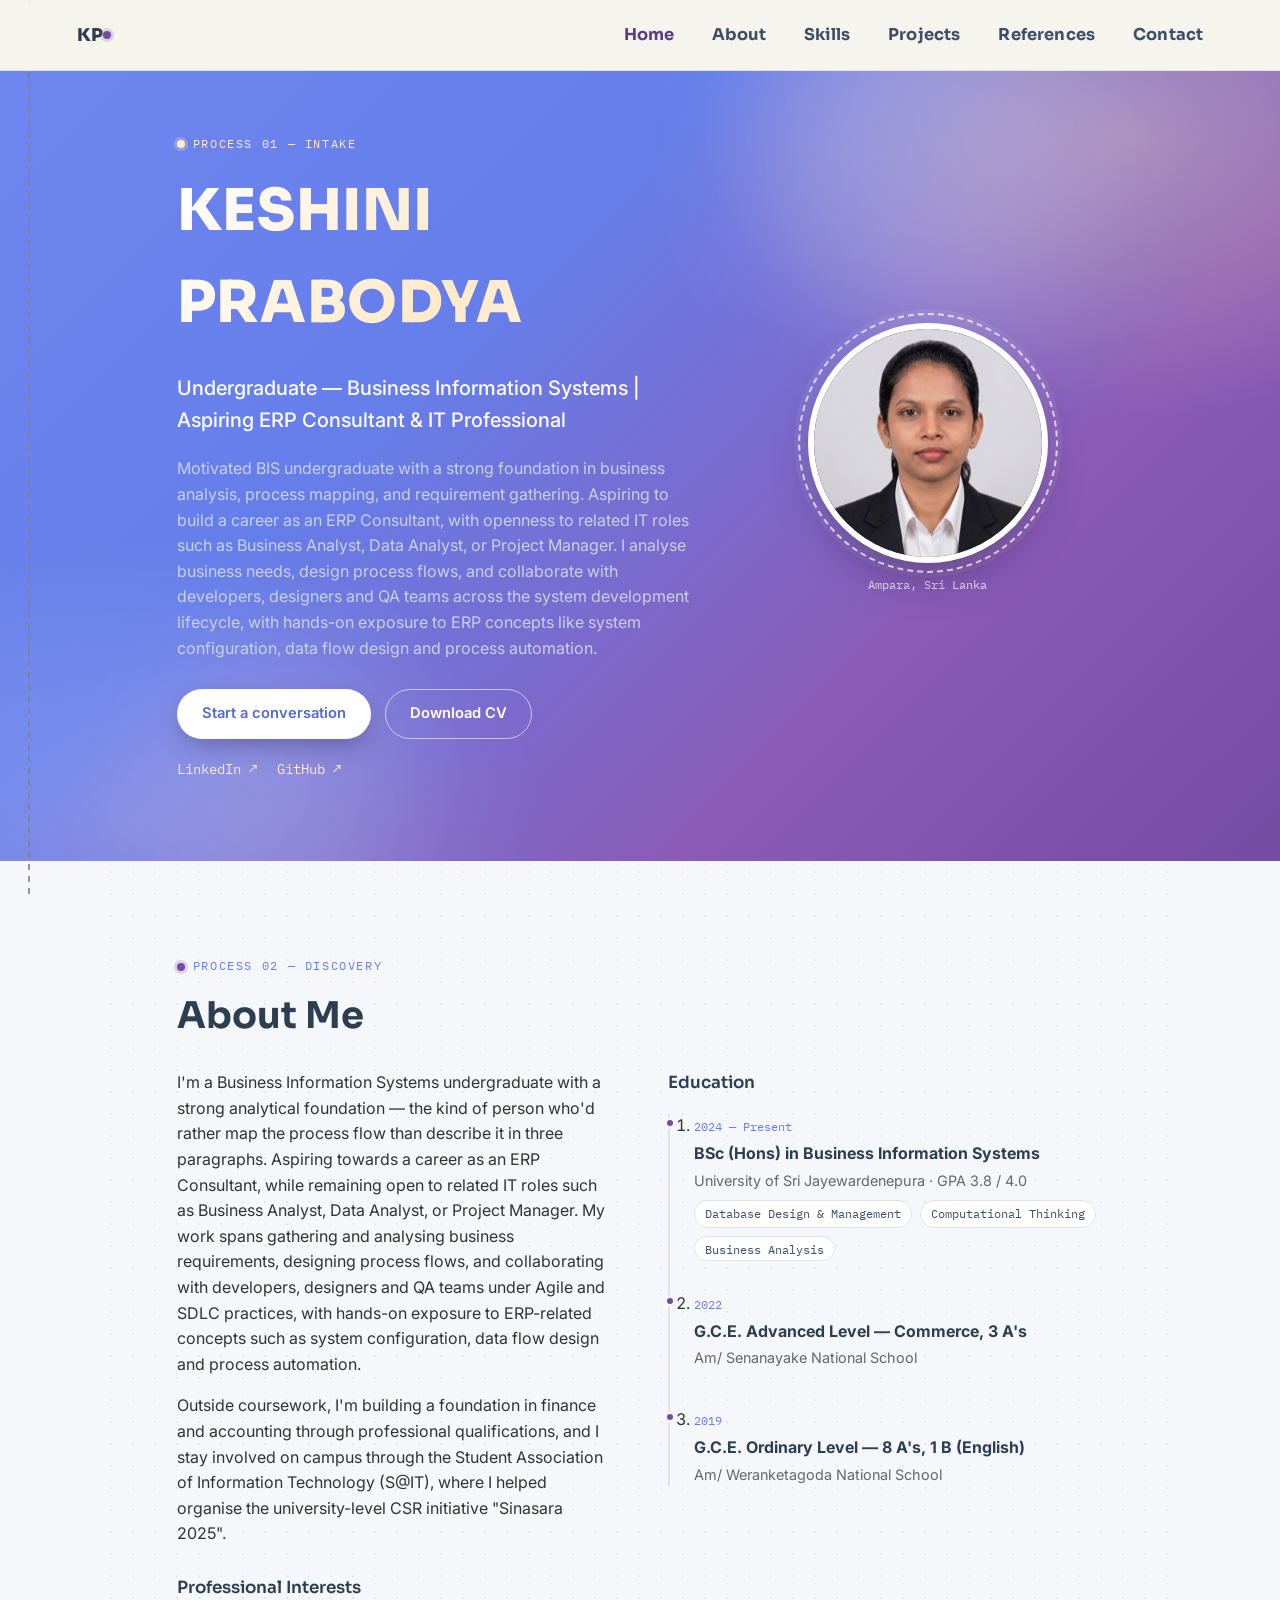
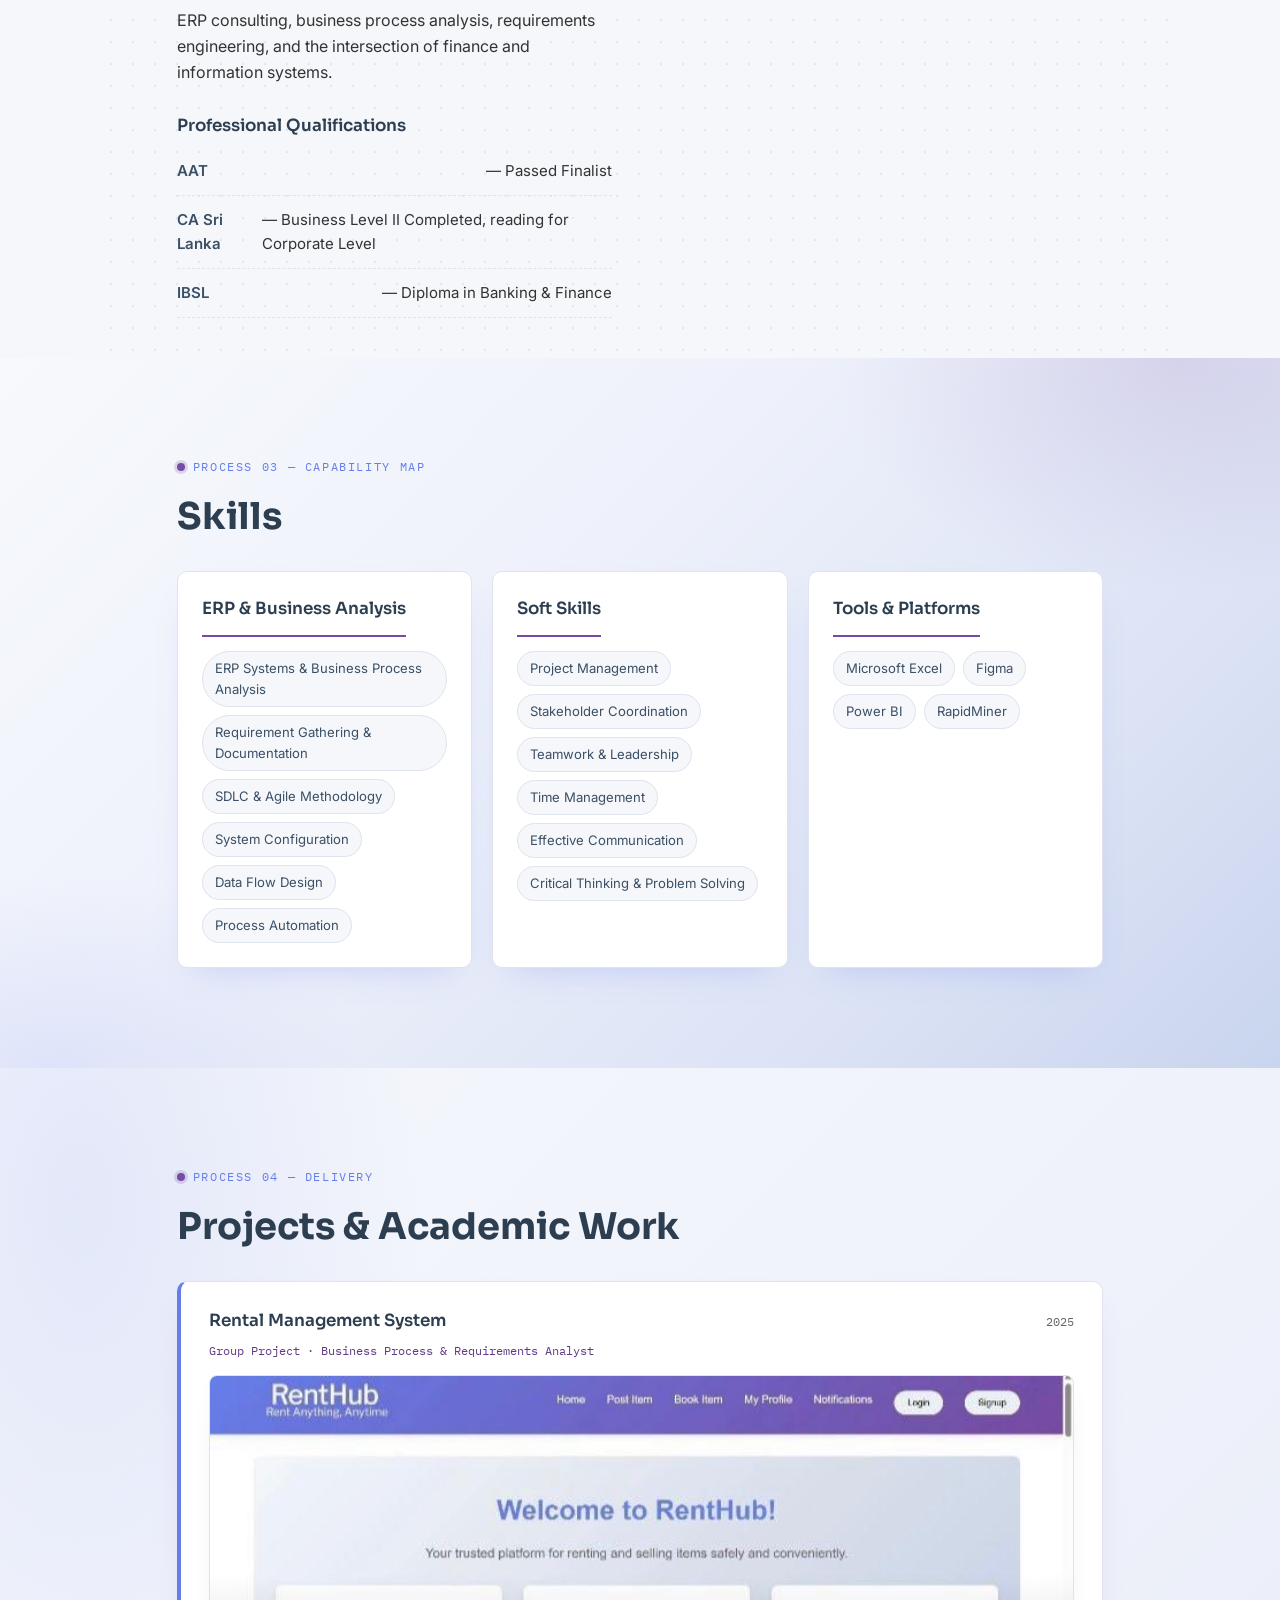
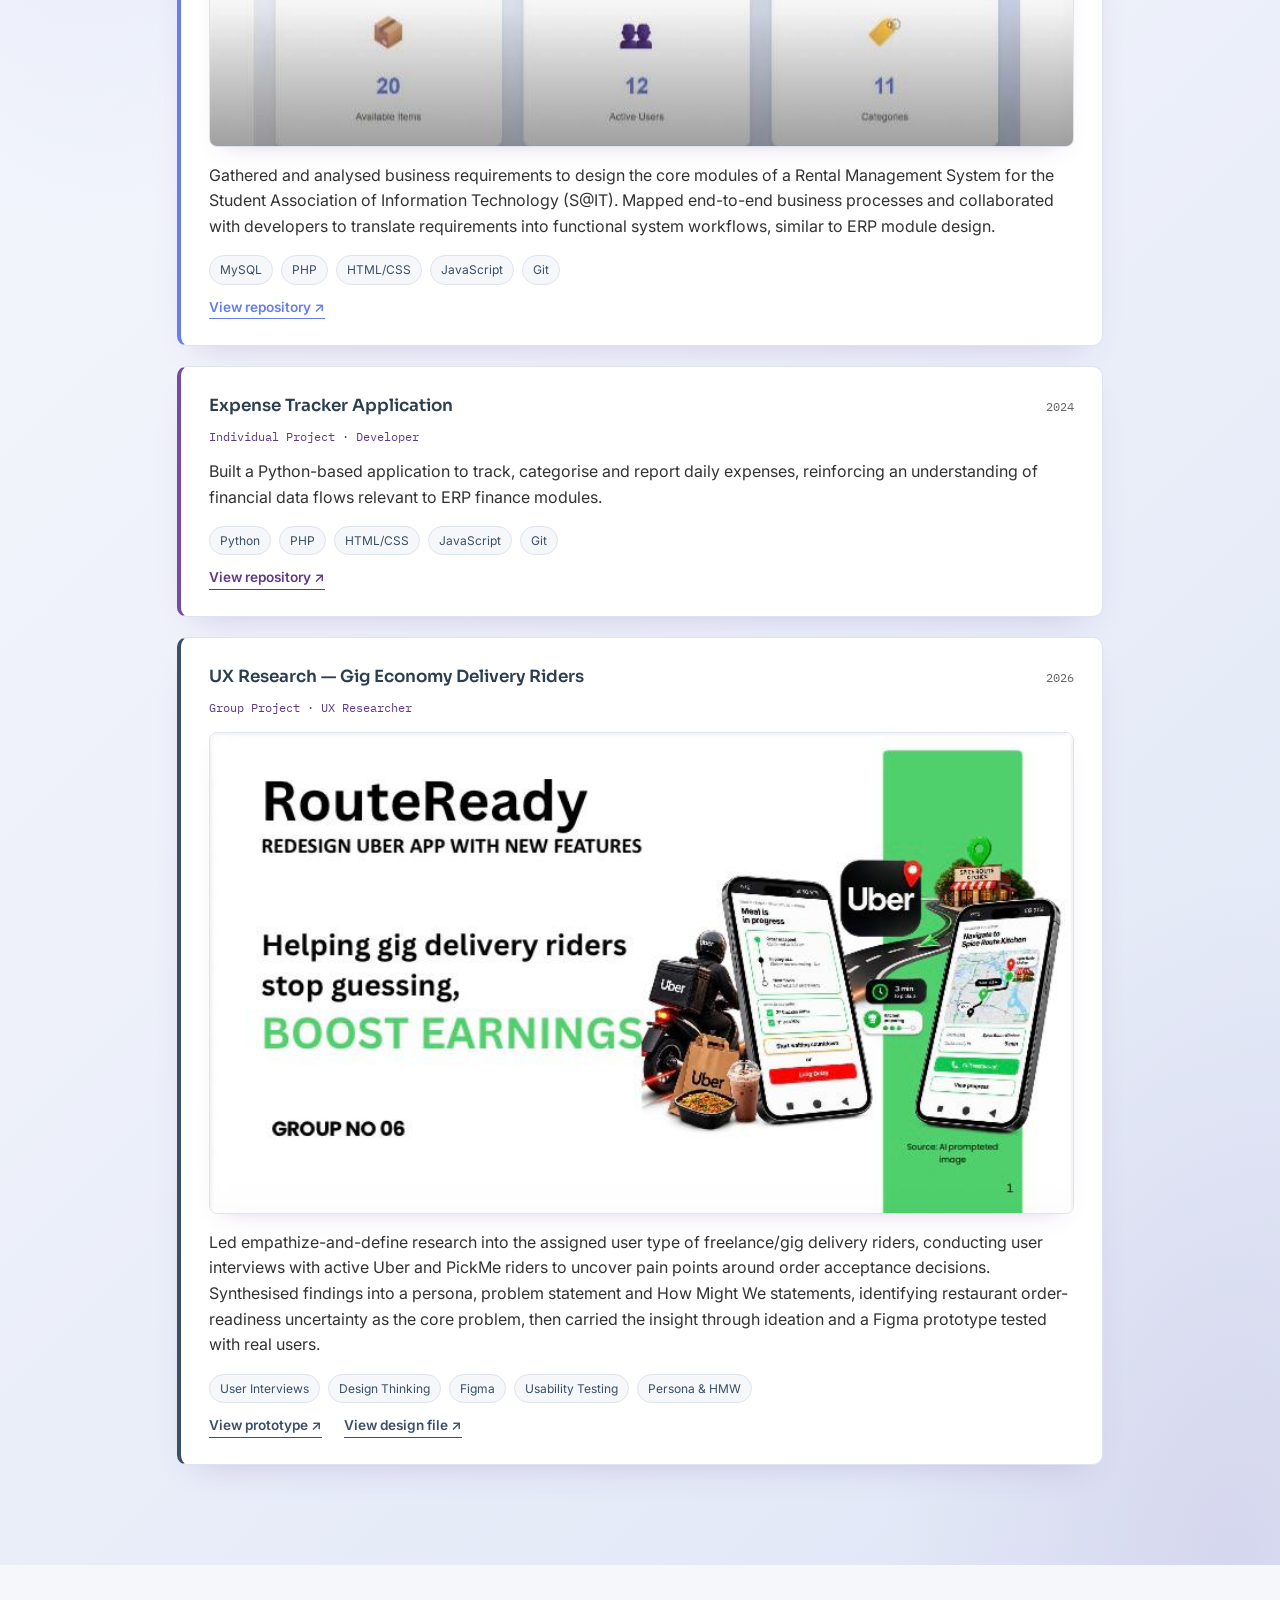
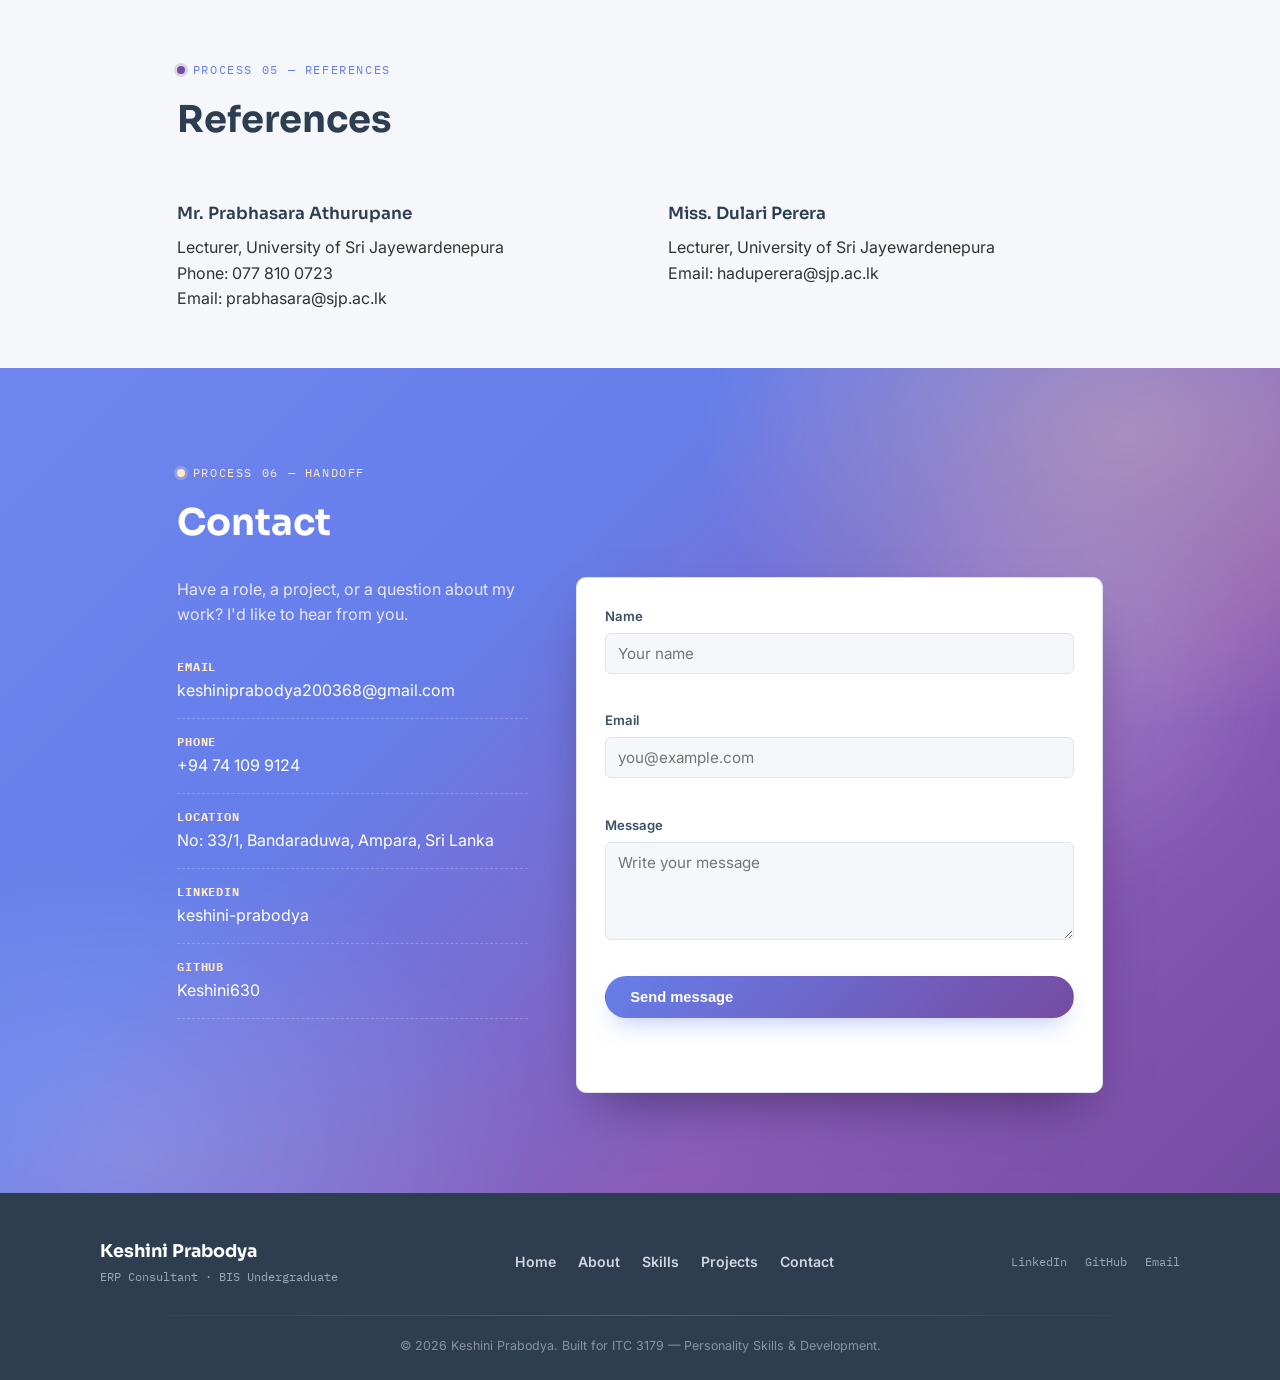
==== index.html @ 8047f26b "Add files via upload" ====
<!DOCTYPE html>
<html lang="en">
<head>
<meta charset="UTF-8">
<meta name="viewport" content="width=device-width, initial-scale=1.0">
<title>Keshini Prabodya | ERP Consultant Portfolio</title>
<link rel="preconnect" href="https://fonts.googleapis.com">
<link href="https://fonts.googleapis.com/css2?family=Sora:wght@400;500;600;700;800&family=Inter:wght@400;500;600&family=IBM+Plex+Mono:wght@400;500&display=swap" rel="stylesheet">
<link rel="stylesheet" href="style.css">
</head>
<body>

<div class="flowline" aria-hidden="true"></div>

<header class="nav-bar" id="navbar">
  <a href="#home" class="nav-logo">KP<span class="node-dot"></span></a>
  <button class="nav-toggle" id="navToggle" aria-label="Toggle navigation">
    <span></span><span></span><span></span>
  </button>
  <nav class="nav-links" id="navLinks">
    <a href="#home" data-step=>Home</a>
    <a href="#about" data-step=>About</a>
    <a href="#skills" data-step=>Skills</a>
    <a href="#projects" data-step=>Projects</a>
    <a href="#references" data-step=>References</a>
    <a href="#contact" data-step=>Contact</a>
  </nav>
</header>

<main>

  <!-- HOME -->
  <section id="home" class="section hero band-dark">
    <div class="blob blob-mustard" style="width:340px;height:340px;top:-80px;right:8%;"></div>
    <div class="blob blob-teal" style="width:260px;height:260px;bottom:-60px;left:4%;"></div>
    <div class="hero-grid">
      <div class="hero-copy">
        <p class="eyebrow"><span class="node-dot"></span> PROCESS 01 — INTAKE</p>
        <h1>Keshini Prabodya</h1>
        <p class="role">Undergraduate — Business Information Systems | Aspiring ERP Consultant &amp; IT Professional</p>
        <p class="pitch">Motivated BIS undergraduate with a strong foundation in business analysis, process mapping, and requirement gathering. Aspiring to build a career as an ERP Consultant, with openness to related IT roles such as Business Analyst, Data Analyst, or Project Manager. I analyse business needs, design process flows, and collaborate with developers, designers and QA teams across the system development lifecycle, with hands-on exposure to ERP concepts like system configuration, data flow design and process automation.</p>
        <div class="hero-actions">
          <a href="#contact" class="btn btn-primary">Start a conversation</a>
          <a href="assets/Keshini_Prabodya_CV.pdf" class="btn btn-outline" download>Download CV</a>
        </div>
        <div class="hero-links">
          <a href="https://www.linkedin.com/in/keshini-prabodya-0b4a3937a/" target="_blank" rel="noopener">LinkedIn ↗</a>
          <a href="https://github.com/keshini630" target="_blank" rel="noopener">GitHub ↗</a>
        </div>
      </div>
      <div class="hero-visual">
        <div class="photo-frame">
          <img src="assets/profile.jpg" alt="Portrait of Keshini Prabodya" id="profileImg" onerror="this.style.display='none'; this.parentElement.classList.add('photo-fallback');">
          <div class="photo-fallback-content">KP</div>
        </div>
        <div class="photo-tag">Ampara, Sri Lanka</div>
      </div>
    </div>
  </section>

  <!-- ABOUT -->
  <section id="about" class="section">
    <p class="eyebrow"><span class="node-dot"></span> PROCESS 02 — DISCOVERY</p>
    <h2>About Me</h2>

    <div class="about-grid">
      <div class="about-bio">
        <p>I'm a Business Information Systems undergraduate with a strong analytical foundation — the kind of person who'd rather map the process flow than describe it in three paragraphs. Aspiring towards a career as an ERP Consultant, while remaining open to related IT roles such as Business Analyst, Data Analyst, or Project Manager. My work spans gathering and analysing business requirements, designing process flows, and collaborating with developers, designers and QA teams under Agile and SDLC practices, with hands-on exposure to ERP-related concepts such as system configuration, data flow design and process automation.</p>
        <p>Outside coursework, I'm building a foundation in finance and accounting through professional qualifications, and I stay involved on campus through the Student Association of Information Technology (S@IT), where I helped organise the university-level CSR initiative "Sinasara 2025".</p>

        <div class="quali-block">
          <h3>Professional Interests</h3>
          <p>ERP consulting, business process analysis, requirements engineering, and the intersection of finance and information systems.</p>
        </div>

        <div class="quali-block">
          <h3>Professional Qualifications</h3>
          <ul class="quali-list">
            <li><span>AAT</span> — Passed Finalist</li>
            <li><span>CA Sri Lanka</span> — Business Level II Completed, reading for Corporate Level</li>
            <li><span>IBSL</span> — Diploma in Banking &amp; Finance</li>
          </ul>
        </div>
      </div>

      <div class="about-timeline">
        <h3>Education</h3>
        <ol class="timeline">
          <li>
            <div class="timeline-node"></div>
            <div class="timeline-content">
              <p class="timeline-time">2024 — Present</p>
              <p class="timeline-title">BSc (Hons) in Business Information Systems</p>
              <p class="timeline-sub">University of Sri Jayewardenepura · GPA 3.8 / 4.0</p>
              <ul class="course-tags">
                <li>Database Design &amp; Management</li>
                <li>Computational Thinking</li>
                <li>Business Analysis</li>
              </ul>
            </div>
          </li>
          <li>
            <div class="timeline-node"></div>
            <div class="timeline-content">
              <p class="timeline-time">2022</p>
              <p class="timeline-title">G.C.E. Advanced Level — Commerce, 3 A's</p>
              <p class="timeline-sub">Am/ Senanayake National School</p>
            </div>
          </li>
          <li>
            <div class="timeline-node"></div>
            <div class="timeline-content">
              <p class="timeline-time">2019</p>
              <p class="timeline-title">G.C.E. Ordinary Level — 8 A's, 1 B (English)</p>
              <p class="timeline-sub">Am/ Weranketagoda National School</p>
            </div>
          </li>
        </ol>
      </div>
    </div>
  </section>

  <!-- SKILLS -->
  <section id="skills" class="section band-teal">
    <p class="eyebrow"><span class="node-dot"></span> PROCESS 03 — CAPABILITY MAP</p>
    <h2>Skills</h2>

    <div class="skills-grid">
      <div class="skill-card">
        <h3>ERP &amp; Business Analysis</h3>
        <div class="tag-cloud">
          <span>ERP Systems &amp; Business Process Analysis</span><span>Requirement Gathering &amp; Documentation</span>
          <span>SDLC &amp; Agile Methodology</span><span>System Configuration</span>
          <span>Data Flow Design</span><span>Process Automation</span>
        </div>
      </div>
      <div class="skill-card">
        <h3>Soft Skills</h3>
        <div class="tag-cloud">
          <span>Project Management</span><span>Stakeholder Coordination</span><span>Teamwork &amp; Leadership</span>
          <span>Time Management</span><span>Effective Communication</span><span>Critical Thinking &amp; Problem Solving</span>
        </div>
      </div>
      <div class="skill-card">
        <h3>Tools &amp; Platforms</h3>
        <div class="tag-cloud">
          <span>Microsoft Excel</span><span>Figma</span><span>Power BI</span><span>RapidMiner</span>
        </div>
      </div>
    </div>
  </section>

  <!-- PROJECTS -->
  <section id="projects" class="section band-mustard">
    <p class="eyebrow"><span class="node-dot"></span> PROCESS 04 — DELIVERY</p>
    <h2>Projects &amp; Academic Work</h2>

    <div class="project-list">
      <article class="project-card">
        <div class="project-head">
          <h3>Rental Management System</h3>
          <span class="project-date">2025</span>
        </div>
        <p class="project-role">Group Project · Business Process &amp; Requirements Analyst</p>
        <div class="project-media">
          <img src="assets/renthub-preview.png" alt="RentHub rental management system dashboard preview">
        </div>
        <p>Gathered and analysed business requirements to design the core modules of a Rental Management System for the Student Association of Information Technology (S@IT). Mapped end-to-end business processes and collaborated with developers to translate requirements into functional system workflows, similar to ERP module design.</p>
        <div class="tag-cloud small">
          <span>MySQL</span><span>PHP</span><span>HTML/CSS</span><span>JavaScript</span><span>Git</span>
        </div>
        <div class="project-links">
          <a href="https://github.com/Department-of-IT-FMSC-USJ/group-project-group10.git" target="_blank" rel="noopener" class="project-link">View repository ↗</a>
        </div>
      </article>

      <article class="project-card accent-mustard">
        <div class="project-head">
          <h3>Expense Tracker Application</h3>
          <span class="project-date">2024</span>
        </div>
        <p class="project-role">Individual Project · Developer</p>
        <p>Built a Python-based application to track, categorise and report daily expenses, reinforcing an understanding of financial data flows relevant to ERP finance modules.</p>
        <div class="tag-cloud small">
          <span>Python</span><span>PHP</span><span>HTML/CSS</span><span>JavaScript</span><span>Git</span>
        </div>
        <div class="project-links">
          <a href="https://github.com/KeshiniProbodya/expense-Tracker-application.git" target="_blank" rel="noopener" class="project-link">View repository ↗</a>
        </div>
      </article>

      <article class="project-card accent-navy">
        <div class="project-head">
          <h3>UX Research — Gig Economy Delivery Riders</h3>
          <span class="project-date">2026</span>
        </div>
        <p class="project-role">Group Project · UX Researcher</p>
        <div class="project-media">
          <img src="assets/routeready-cover.png" alt="RouteReady — Uber app redesign cover slide">
        </div>
        <p>Led empathize-and-define research into the assigned user type of freelance/gig delivery riders, conducting user interviews with active Uber and PickMe riders to uncover pain points around order acceptance decisions. Synthesised findings into a persona, problem statement and How Might We statements, identifying restaurant order-readiness uncertainty as the core problem, then carried the insight through ideation and a Figma prototype tested with real users.</p>
        <div class="tag-cloud small">
          <span>User Interviews</span><span>Design Thinking</span><span>Figma</span><span>Usability Testing</span><span>Persona &amp; HMW</span>
        </div>
        <div class="project-links">
          <a href="https://www.figma.com/proto/YUW1zsAVDOKr3L6JSYC5TE/uber-riders-time-optimization-app?node-id=0-1&t=wKepHz6DhdDgYLC6-1" target="_blank" rel="noopener" class="project-link">View prototype ↗</a>
          <a href="https://www.figma.com/design/YUW1zsAVDOKr3L6JSYC5TE/uber-riders-time-optimization-app?node-id=0-1&t=5sOmwkxCw7YQmezb-1" target="_blank" rel="noopener" class="project-link">View design file ↗</a>
        </div>
      </article>
    </div>
  </section>

  <!-- REFERENCES -->
  <section id="references" class="section">
    <p class="eyebrow"><span class="node-dot"></span> PROCESS 05 — REFERENCES</p>
    <h2>References</h2>
    <div class="about-grid">
      <div class="quali-block">
        <h3>Mr. Prabhasara Athurupane</h3>
        <p>Lecturer, University of Sri Jayewardenepura<br>Phone: 077 810 0723<br>Email: prabhasara@sjp.ac.lk</p>
      </div>
      <div class="quali-block">
        <h3>Miss. Dulari Perera</h3>
        <p>Lecturer, University of Sri Jayewardenepura<br>Email: haduperera@sjp.ac.lk</p>
      </div>
    </div>
  </section>

  <!-- CONTACT -->
  <section id="contact" class="section contact-section band-dark">
    <div class="blob blob-teal" style="width:300px;height:300px;top:20%;right:-40px;"></div>
    <p class="eyebrow"><span class="node-dot"></span> PROCESS 06 — HANDOFF</p>
    <h2>Contact</h2>

    <div class="contact-grid">
      <div class="contact-info">
        <p>Have a role, a project, or a question about my work? I'd like to hear from you.</p>
        <ul class="info-list">
          <li><strong>Email</strong><a href="mailto:keshiniprabodya@gmail.com">keshiniprabodya200368@gmail.com</a></li>
          <li><strong>Phone</strong><a href="tel:+94741099124">+94 74 109 9124</a></li>
          <li><strong>Location</strong><span>No: 33/1, Bandaraduwa, Ampara, Sri Lanka</span></li>
          <li><strong>LinkedIn</strong><a href="https://www.linkedin.com/in/keshini-prabodya-0b4a3937a/" target="_blank" rel="noopener">keshini-prabodya</a></li>
          <li><strong>GitHub</strong><a href="https://github.com/keshini630" target="_blank" rel="noopener">Keshini630</a></li>
        </ul>
      </div>

      <form class="contact-form" id="contactForm" novalidate>
        <div class="form-row">
          <label for="name">Name</label>
          <input type="text" id="name" name="name" placeholder="Your name" required>
          <span class="error-msg" id="nameError"></span>
        </div>
        <div class="form-row">
          <label for="email">Email</label>
          <input type="email" id="email" name="email" placeholder="you@example.com" required>
          <span class="error-msg" id="emailError"></span>
        </div>
        <div class="form-row">
          <label for="message">Message</label>
          <textarea id="message" name="message" rows="4" placeholder="Write your message" required></textarea>
          <span class="error-msg" id="messageError"></span>
        </div>
        <button type="submit" class="btn btn-primary">Send message</button>
        <p class="form-success" id="formSuccess" role="status"></p>
      </form>
    </div>
  </section>

</main>

<footer class="site-footer">
  <div class="footer-inner">
    <div class="footer-brand">
      <p class="footer-name">Keshini Prabodya</p>
      <p class="footer-role">ERP Consultant · BIS Undergraduate</p>
    </div>

    <nav class="footer-links">
      <a href="#home">Home</a>
      <a href="#about">About</a>
      <a href="#skills">Skills</a>
      <a href="#projects">Projects</a>
      <a href="#contact">Contact</a>
    </nav>

    <div class="footer-social">
      <a href="https://www.linkedin.com/in/keshini-prabodya-0b4a3937a/" target="_blank" rel="noopener" aria-label="LinkedIn">LinkedIn</a>
      <a href="https://github.com/keshini630" target="_blank" rel="noopener" aria-label="GitHub">GitHub</a>
      <a href="mailto:keshiniprabodya@gmail.com" aria-label="Email">Email</a>
    </div>
  </div>

  <div class="footer-divider"></div>

  <p class="footer-copy">&copy; <span id="year"></span> Keshini Prabodya. Built for ITC 3179 — Personality Skills &amp; Development.</p>
</footer>

<script src="script.js"></script>
</body>
</html>
---- style.css ----
/* =========================================================
   DESIGN TOKENS
   ========================================================= */
:root {
  --navy-dark: #2c3e50;
  --navy: #3b4f66;
  --cream: #f5f7fa;
  --paper: #ffffff;
  --mustard: #764ba2;
  --mustard-dark: #5f3a86;
  --teal: #667eea;
  --teal-dark: #5568d3;
  --ink: #333333;
  --muted: #666666;
  --line: #dfe3ee;

  --font-display: 'Sora', sans-serif;
  --font-body: 'Inter', sans-serif;
  --font-mono: 'IBM Plex Mono', monospace;

  --radius: 10px;
  --max-width: 1080px;
}

* { box-sizing: border-box; }

html { scroll-behavior: smooth; }

body {
  margin: 0;
  background: var(--cream);
  color: var(--ink);
  font-family: var(--font-body);
  line-height: 1.6;
  -webkit-font-smoothing: antialiased;
  overflow-x: hidden;
}

/* =========================================================
   FULL-BLEED BACKGROUND BANDS
   Section keeps a constrained content width, but its background
   breaks out edge-to-edge via a full-viewport-width pseudo layer.
   ========================================================= */
.section { isolation: isolate; }

.band-dark, .band-teal, .band-mustard { position: relative; }

.band-dark::before,
.band-teal::before,
.band-mustard::before {
  content: "";
  position: absolute;
  top: 0;
  bottom: 0;
  left: 50%;
  width: 100vw;
  margin-left: -50vw;
  z-index: -1;
}

.band-dark::before {
  background:
    radial-gradient(55% 60% at 88% 8%, rgba(255,214,166,0.35), transparent 60%),
    radial-gradient(50% 55% at 10% 95%, rgba(255,255,255,0.16), transparent 65%),
    linear-gradient(135deg, #6f86f0 0%, #667eea 35%, #8a5cb8 70%, #764ba2 100%);
}

.band-teal::before {
  background:
    radial-gradient(45% 55% at 92% 0%, rgba(118,75,162,0.14), transparent 60%),
    radial-gradient(40% 45% at 4% 100%, rgba(102,126,234,0.12), transparent 60%),
    linear-gradient(135deg, #f7f9fc 0%, #eef1fb 40%, #dce3f5 75%, #c9d4ee 100%);
}

.band-mustard::before {
  background:
    radial-gradient(45% 50% at 6% 6%, rgba(102,126,234,0.12), transparent 60%),
    radial-gradient(45% 55% at 96% 100%, rgba(118,75,162,0.10), transparent 60%),
    linear-gradient(135deg, #f5f7fc 0%, #eef1fa 45%, #dfe6f6 100%);
}

/* subtle dot-grid texture for plain (non-band) sections, echoing a data/grid motif */
#about {
  background-image: radial-gradient(rgba(102,126,234,0.14) 1px, transparent 1px);
  background-size: 22px 22px;
}

/* soft decorative glow blobs, used sparingly inside dark bands */
.blob {
  position: absolute;
  border-radius: 50%;
  filter: blur(60px);
  z-index: -1;
  pointer-events: none;
}
.blob-mustard { background: rgba(255,255,255,0.18); }
.blob-teal { background: rgba(255,255,255,0.12); }

img { max-width: 100%; display: block; }

a { color: inherit; text-decoration: none; }

ul { list-style: none; margin: 0; padding: 0; }

h1, h2, h3 { font-family: var(--font-display); margin: 0 0 .4em; color: var(--navy-dark); }

h1 {
  font-size: clamp(2.4rem, 5vw, 3.6rem);
  font-weight: 800;
  letter-spacing: 0.01em;
  text-transform: uppercase;
}
h2 { font-size: clamp(1.7rem, 3.4vw, 2.3rem); font-weight: 700; }
h3 { font-size: 1.05rem; font-weight: 600; }

p { margin: 0 0 1em; color: var(--ink); }

/* =========================================================
   SIGNATURE ELEMENT — the process flow-line
   A vertical connector running behind every section, echoing
   the process-flow diagrams a Business Analyst draws for a living.
   ========================================================= */
.flowline {
  position: fixed;
  top: 0;
  left: 28px;
  width: 2px;
  height: 100%;
  background: repeating-linear-gradient(
    to bottom,
    rgba(255,255,255,0.4) 0,
    rgba(255,255,255,0.4) 6px,
    transparent 6px,
    transparent 12px
  );
  mix-blend-mode: difference;
  z-index: 5;
  pointer-events: none;
}

@media (max-width: 720px) {
  .flowline { left: 14px; }
}

.node-dot {
  display: inline-block;
  width: 8px;
  height: 8px;
  border-radius: 50%;
  background: var(--mustard);
  margin-right: 8px;
  box-shadow: 0 0 0 3px rgba(118,75,162,0.2);
  flex-shrink: 0;
}

.band-dark .node-dot {
  background: #ffe9c7;
  box-shadow: 0 0 0 3px rgba(255,233,199,0.25);
}

.eyebrow {
  display: flex;
  align-items: center;
  font-family: var(--font-mono);
  font-size: 0.72rem;
  letter-spacing: 0.14em;
  color: var(--teal);
  margin-bottom: 1em;
}

/* =========================================================
   NAV BAR
   ========================================================= */
.nav-bar {
  position: sticky;
  top: 0;
  z-index: 100;
  display: flex;
  align-items: center;
  justify-content: space-between;
  padding: 18px 6vw;
  background: rgba(247,244,236,0.9);
  backdrop-filter: blur(8px);
  border-bottom: 1px solid var(--line);
}

.nav-logo {
  font-family: var(--font-display);
  font-weight: 800;
  font-size: 1.1rem;
  display: flex;
  align-items: center;
  color: var(--navy-dark);
}

.nav-links {
  display: flex;
  gap: 32px;
}

.nav-links a {
  font-family: var(--font-display);
  font-size: 1.02rem;
  font-weight: 700;
  color: var(--navy);
  position: relative;
  padding: 4px 0;
  letter-spacing: 0.01em;
}

.nav-links a::before {
  content: attr(data-step);
  font-family: var(--font-mono);
  font-weight: 500;
  color: var(--mustard-dark);
  margin-right: 6px;
  font-size: 0.7rem;
}

.nav-links a:hover { color: var(--mustard-dark); }

.nav-toggle {
  display: none;
  flex-direction: column;
  gap: 5px;
  background: none;
  border: none;
  cursor: pointer;
  padding: 6px;
}
.nav-toggle span {
  width: 22px;
  height: 2px;
  background: var(--navy-dark);
}

@media (max-width: 800px) {
  .nav-toggle { display: flex; }
  .nav-links {
    position: absolute;
    top: 100%;
    left: 0;
    right: 0;
    background: var(--paper);
    flex-direction: column;
    padding: 16px 6vw;
    gap: 14px;
    border-bottom: 1px solid var(--line);
    display: none;
  }
  .nav-links.open { display: flex; }
}

/* =========================================================
   LAYOUT / SECTIONS
   ========================================================= */
.section {
  position: relative;
  z-index: 1;
  max-width: var(--max-width);
  margin: 0 auto;
  padding: 96px 6vw 40px;
}

@media (max-width: 720px) {
  .section { padding: 64px 6vw 24px; }
}

/* =========================================================
   HERO
   ========================================================= */
.hero { padding-top: 64px; padding-bottom: 80px; }

.hero h1 {
  background: linear-gradient(120deg, #ffffff 0%, #ffe9c7 55%, #ffffff 100%);
  -webkit-background-clip: text;
  background-clip: text;
  -webkit-text-fill-color: transparent;
  color: var(--paper);
}
.hero .role { color: var(--paper); }
.hero .pitch { color: #c9d2e2; }
.hero .eyebrow { color: #ffe9c7; }

.hero .btn-outline { border-color: rgba(255,255,255,0.6); color: var(--paper); }
.hero .btn-outline:hover { background: var(--paper); color: var(--teal-dark); border-color: var(--paper); }
.hero .btn-primary {
  background: var(--paper);
  color: var(--teal-dark);
  box-shadow: 0 10px 30px -10px rgba(20,10,40,0.45);
}
.hero .btn-primary:hover { background: #eef1fa; }

.hero .hero-links a { color: #ffe9c7; }
.hero .hero-links a:hover { border-bottom-color: #ffe9c7; }

.hero .photo-tag { color: #e4e0f2; }

.hero-grid {
  display: grid;
  grid-template-columns: 1.2fr 0.8fr;
  gap: 48px;
  align-items: center;
}

.role {
  font-size: 1.25rem;
  color: var(--navy);
  font-weight: 500;
  max-width: 46ch;
}

.pitch { color: var(--muted); max-width: 52ch; }

.hero-actions {
  display: flex;
  gap: 14px;
  margin: 28px 0 20px;
  flex-wrap: wrap;
}

.btn {
  display: inline-flex;
  align-items: center;
  gap: 6px;
  padding: 12px 24px;
  border-radius: 999px;
  font-weight: 600;
  font-size: 0.92rem;
  border: 1.5px solid transparent;
  cursor: pointer;
  transition: transform .15s ease, background .15s ease;
}
.btn:hover { transform: translateY(-1px); }

.btn-primary {
  background: linear-gradient(135deg, #667eea 0%, #764ba2 100%);
  color: var(--paper);
  box-shadow: 0 12px 24px -10px rgba(102,126,234,0.5);
}
.btn-primary:hover { background: linear-gradient(135deg, #5568d3 0%, #6b3c91 100%); }

.btn-outline {
  border-color: var(--navy-dark);
  color: var(--navy-dark);
}
.btn-outline:hover { background: var(--navy-dark); color: var(--paper); }

.hero-links {
  display: flex;
  gap: 20px;
  font-family: var(--font-mono);
  font-size: 0.85rem;
}
.hero-links a { color: var(--teal); border-bottom: 1px solid transparent; }
.hero-links a:hover { border-bottom-color: var(--teal); }

.hero-visual { display: flex; flex-direction: column; align-items: center; gap: 12px; }

.photo-frame {
  width: 240px;
  height: 240px;
  border-radius: 50%;
  border: 6px solid var(--paper);
  outline: 2px dashed rgba(255,255,255,0.7);
  outline-offset: 8px;
  overflow: hidden;
  background: var(--navy-dark);
  position: relative;
  box-shadow: 0 0 0 14px rgba(255,255,255,0.06), 0 20px 45px -15px rgba(20,10,40,0.55);
}
.photo-frame img { width: 100%; height: 100%; object-fit: cover; object-position: center 15%; }
.photo-frame .photo-fallback-content { display: none; }
.photo-frame.photo-fallback .photo-fallback-content {
  display: flex;
  align-items: center;
  justify-content: center;
  width: 100%;
  height: 100%;
  color: var(--mustard);
  font-family: var(--font-display);
  font-size: 3rem;
  font-weight: 800;
}

.photo-tag {
  font-family: var(--font-mono);
  font-size: 0.75rem;
  color: var(--muted);
}

@media (max-width: 800px) {
  .hero-grid { grid-template-columns: 1fr; }
  .hero-visual { order: -1; }
  .photo-frame { width: 180px; height: 180px; }
}

/* =========================================================
   ABOUT
   ========================================================= */
.about-grid {
  display: grid;
  grid-template-columns: 1fr 1fr;
  gap: 56px;
  margin-top: 24px;
}

@media (max-width: 800px) {
  .about-grid { grid-template-columns: 1fr; gap: 32px; }
}

.quali-block { margin-top: 28px; }

.quali-list li {
  display: flex;
  justify-content: space-between;
  gap: 8px;
  padding: 12px 0;
  border-bottom: 1px dashed var(--line);
  font-size: 0.94rem;
}
.quali-list li span { font-weight: 600; color: var(--navy); }
.quali-list li time { font-family: var(--font-mono); color: var(--muted); font-size: 0.85rem; }

.timeline { position: relative; padding-left: 24px; border-left: 2px solid var(--line); }

.timeline li { position: relative; padding-bottom: 30px; }
.timeline li:last-child { padding-bottom: 0; }

.timeline-node {
  position: absolute;
  left: -30px;
  top: 4px;
  width: 12px;
  height: 12px;
  border-radius: 50%;
  background: var(--mustard);
  border: 3px solid var(--cream);
}

.timeline-time { font-family: var(--font-mono); font-size: 0.78rem; color: var(--teal); margin-bottom: 4px; }
.timeline-title { font-weight: 700; color: var(--navy-dark); margin-bottom: 2px; }
.timeline-sub { color: var(--muted); font-size: 0.9rem; margin-bottom: 8px; }

.course-tags { display: flex; flex-wrap: wrap; gap: 8px; }
.course-tags li {
  font-family: var(--font-mono);
  font-size: 0.72rem;
  background: var(--paper);
  border: 1px solid var(--line);
  padding: 4px 10px;
  border-radius: 999px;
  color: var(--navy);
}

/* =========================================================
   SKILLS
   ========================================================= */
.skills-grid {
  display: grid;
  grid-template-columns: repeat(3, 1fr);
  gap: 20px;
  margin-top: 24px;
}

@media (max-width: 800px) {
  .skills-grid { grid-template-columns: 1fr; }
}

#skills.band-teal { padding-top: 100px; padding-bottom: 100px; }

.skill-card {
  background: var(--paper);
  border: 1px solid var(--line);
  border-radius: var(--radius);
  padding: 24px;
  box-shadow: 0 16px 34px -20px rgba(102,126,234,0.35);
  transition: transform 0.25s ease, box-shadow 0.25s ease;
}
.skill-card:hover {
  transform: translateY(-4px);
  box-shadow: 0 20px 40px -18px rgba(102,126,234,0.45);
}
.skill-card h3 {
  padding-bottom: 12px;
  margin-bottom: 14px;
  border-bottom: 2px solid var(--mustard);
  display: inline-block;
}

.tag-cloud { display: flex; flex-wrap: wrap; gap: 8px; }
.tag-cloud span {
  font-size: 0.82rem;
  padding: 6px 12px;
  border-radius: 999px;
  background: var(--cream);
  border: 1px solid var(--line);
  color: var(--navy);
}
.tag-cloud.small span { font-size: 0.75rem; padding: 4px 10px; }

/* =========================================================
   PROJECTS
   ========================================================= */
.project-list { display: flex; flex-direction: column; gap: 20px; margin-top: 24px; }

#projects.band-mustard { padding-top: 100px; padding-bottom: 100px; }

.project-card {
  background: var(--paper);
  border: 1px solid var(--line);
  border-left: 4px solid var(--teal);
  border-radius: var(--radius);
  padding: 26px 28px;
  box-shadow: 0 16px 34px -20px rgba(118,75,162,0.3);
  transition: transform 0.25s ease, box-shadow 0.25s ease;
}
.project-card:hover {
  transform: translateY(-4px);
  box-shadow: 0 20px 40px -18px rgba(118,75,162,0.4);
}

.project-head {
  display: flex;
  justify-content: space-between;
  align-items: baseline;
  flex-wrap: wrap;
  gap: 8px;
}

.project-date {
  font-family: var(--font-mono);
  font-size: 0.78rem;
  color: var(--muted);
}

.project-role {
  font-family: var(--font-mono);
  font-size: 0.78rem;
  color: var(--mustard-dark);
  margin-bottom: 12px;
}

.project-link {
  display: inline-block;
  margin-top: 8px;
  margin-right: 18px;
  font-size: 0.85rem;
  font-weight: 600;
  color: var(--teal);
  border-bottom: 1px solid var(--teal);
}

.project-card.accent-mustard { border-left-color: var(--mustard); }
.project-card.accent-navy { border-left-color: var(--navy); }

.project-links { margin-top: 4px; }
.project-card.accent-mustard .project-link { color: var(--mustard-dark); border-bottom-color: var(--mustard-dark); }
.project-card.accent-navy .project-link { color: var(--navy); border-bottom-color: var(--navy); }

.project-media {
  margin: 14px 0 16px;
  border-radius: 8px;
  overflow: hidden;
  border: 1px solid var(--line);
  box-shadow: 0 10px 24px -16px rgba(118,75,162,0.35);
}
.project-media img { display: block; width: 100%; height: auto; }

/* =========================================================
   CONTACT
   ========================================================= */
.contact-section.band-dark { padding-bottom: 100px; }
.contact-section.band-dark h2 { color: var(--paper); }
.contact-section.band-dark .eyebrow { color: #ffe9c7; }
.contact-section.band-dark .contact-info p { color: #eae7f5; }
.contact-section.band-dark .info-list li { border-bottom-color: rgba(255,255,255,0.22); }
.contact-section.band-dark .info-list li strong { color: #ffe9c7; }
.contact-section.band-dark .info-list li a,
.contact-section.band-dark .info-list li span { color: var(--paper); }

.contact-grid {
  display: grid;
  grid-template-columns: 0.8fr 1.2fr;
  gap: 48px;
  margin-top: 24px;
}

@media (max-width: 800px) {
  .contact-grid { grid-template-columns: 1fr; }
}

.info-list li {
  display: flex;
  flex-direction: column;
  gap: 2px;
  padding: 14px 0;
  border-bottom: 1px dashed var(--line);
}
.info-list li strong {
  font-family: var(--font-mono);
  font-size: 0.72rem;
  color: var(--teal);
  text-transform: uppercase;
  letter-spacing: 0.08em;
}

.contact-form {
  background: var(--paper);
  border: 1px solid var(--line);
  border-radius: var(--radius);
  padding: 28px;
  display: flex;
  flex-direction: column;
  gap: 18px;
  box-shadow: 0 25px 50px -20px rgba(20,10,40,0.5);
}

.form-row { display: flex; flex-direction: column; gap: 6px; }
.form-row label { font-size: 0.82rem; font-weight: 600; color: var(--navy); }
.form-row input, .form-row textarea {
  font-family: var(--font-body);
  font-size: 0.95rem;
  padding: 10px 12px;
  border: 1.5px solid var(--line);
  border-radius: 6px;
  background: var(--cream);
  color: var(--ink);
  resize: vertical;
}
.form-row input:focus, .form-row textarea:focus {
  outline: none;
  border-color: var(--teal);
}
.form-row.has-error input, .form-row.has-error textarea { border-color: #c0392b; }
.error-msg { font-size: 0.78rem; color: #c0392b; min-height: 1em; }

.form-success {
  font-size: 0.88rem;
  color: var(--teal);
  font-weight: 600;
  min-height: 1em;
}

/* =========================================================
   FOOTER
   ========================================================= */
.site-footer {
  position: relative;
  z-index: 1;
  padding: 44px 6vw 24px;
  background: #2c3e50;
  color: #cfd6e2;
}

.footer-inner {
  max-width: var(--max-width);
  margin: 0 auto;
  display: flex;
  flex-wrap: wrap;
  align-items: center;
  justify-content: space-between;
  gap: 20px;
  padding-bottom: 28px;
}

.footer-brand .footer-name {
  font-family: var(--font-display);
  font-weight: 700;
  font-size: 1.1rem;
  color: var(--paper);
  margin: 0 0 2px;
}

.footer-brand .footer-role {
  font-family: var(--font-mono);
  font-size: 0.78rem;
  color: #9aa7bd;
  margin: 0;
}

.footer-links {
  display: flex;
  flex-wrap: wrap;
  gap: 22px;
}

.footer-links a {
  font-size: 0.88rem;
  font-weight: 600;
  color: #cfd6e2;
  transition: color 0.2s ease;
}
.footer-links a:hover { color: #ffe9c7; }

.footer-social {
  display: flex;
  gap: 18px;
}

.footer-social a {
  font-family: var(--font-mono);
  font-size: 0.78rem;
  color: #9aa7bd;
  border-bottom: 1px solid transparent;
  transition: color 0.2s ease, border-color 0.2s ease;
}
.footer-social a:hover { color: var(--paper); border-color: #9aa7bd; }

.footer-divider {
  max-width: var(--max-width);
  margin: 0 auto;
  height: 1px;
  background: linear-gradient(90deg, transparent, rgba(255,255,255,0.18), transparent);
}

.footer-copy {
  text-align: center;
  padding-top: 20px;
  font-size: 0.78rem;
  color: #8892a6;
  margin: 0;
}

@media (max-width: 700px) {
  .footer-inner { flex-direction: column; align-items: flex-start; gap: 16px; }
  .footer-social { gap: 16px; }
}

/* =========================================================
   ACCESSIBILITY
   ========================================================= */
a:focus-visible, button:focus-visible, input:focus-visible, textarea:focus-visible {
  outline: 2px solid var(--teal);
  outline-offset: 2px;
}

@media (prefers-reduced-motion: reduce) {
  html { scroll-behavior: auto; }
  .btn:hover { transform: none; }
}
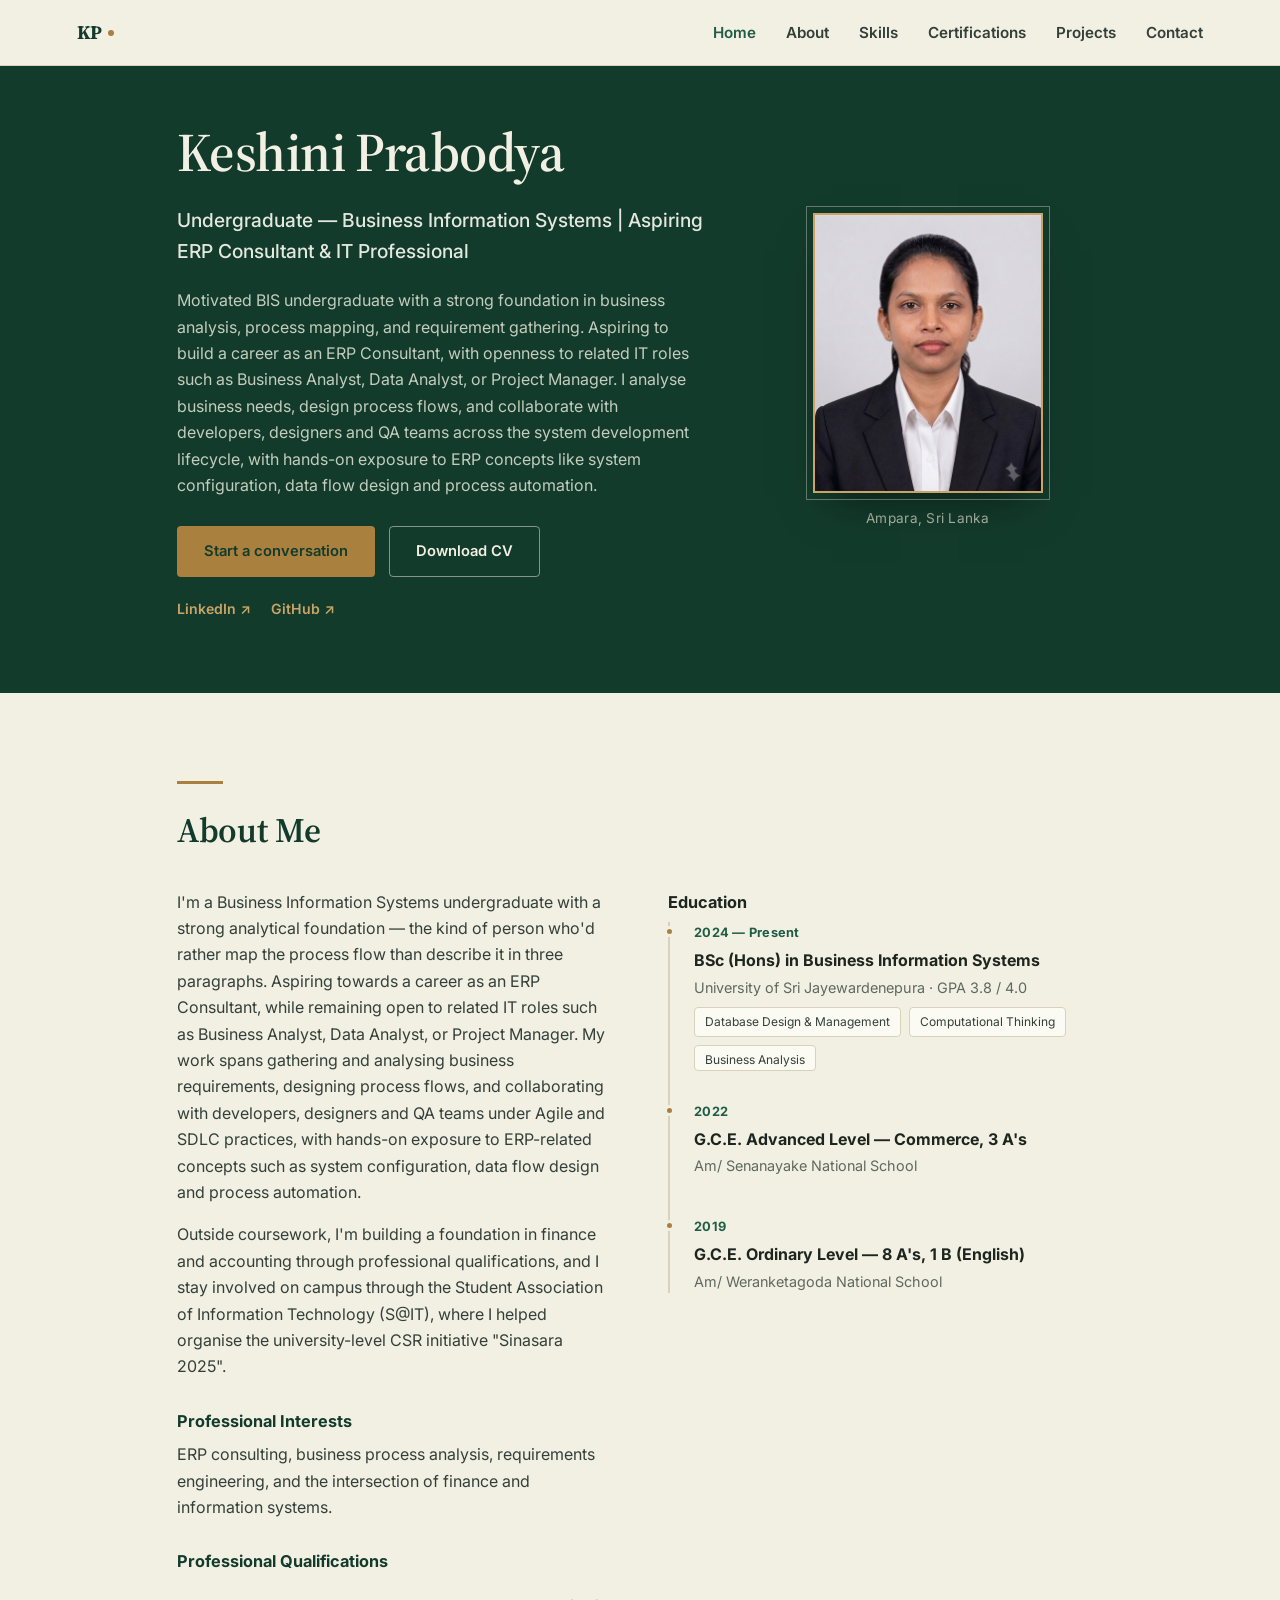
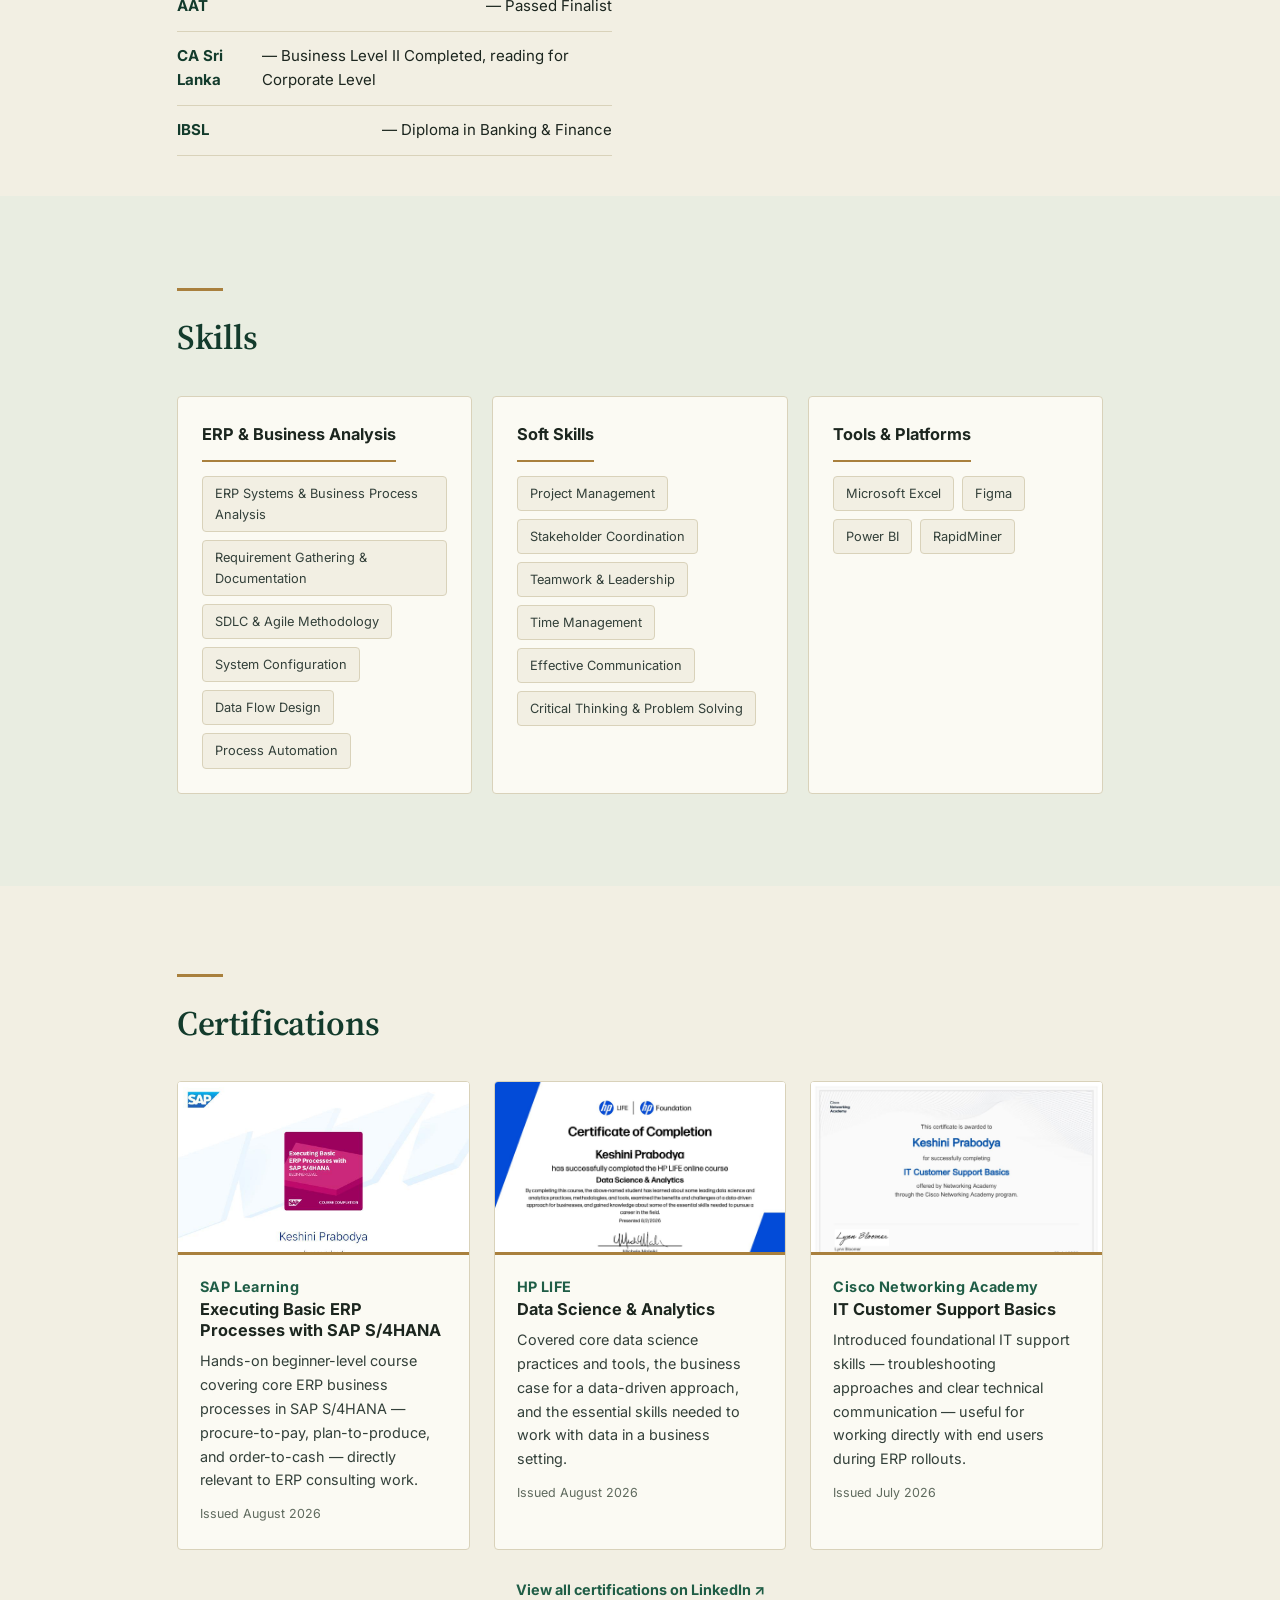
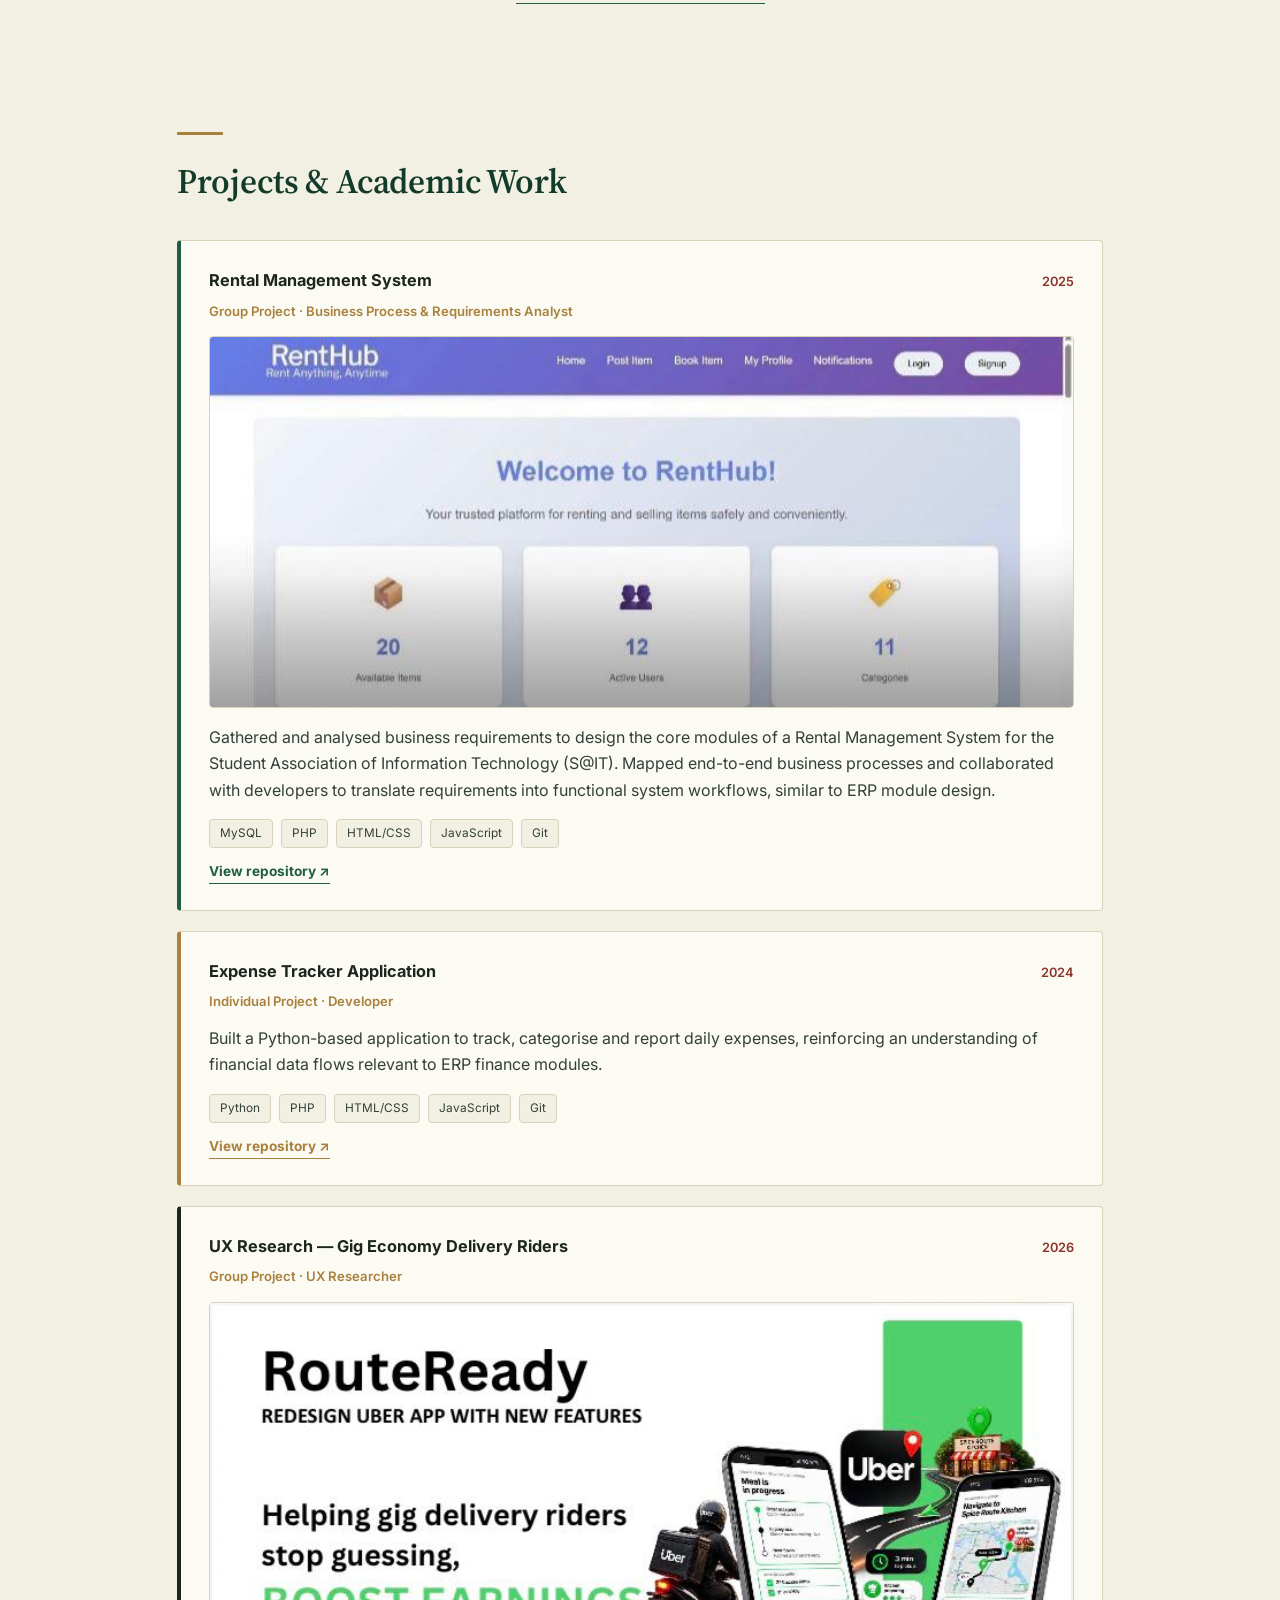
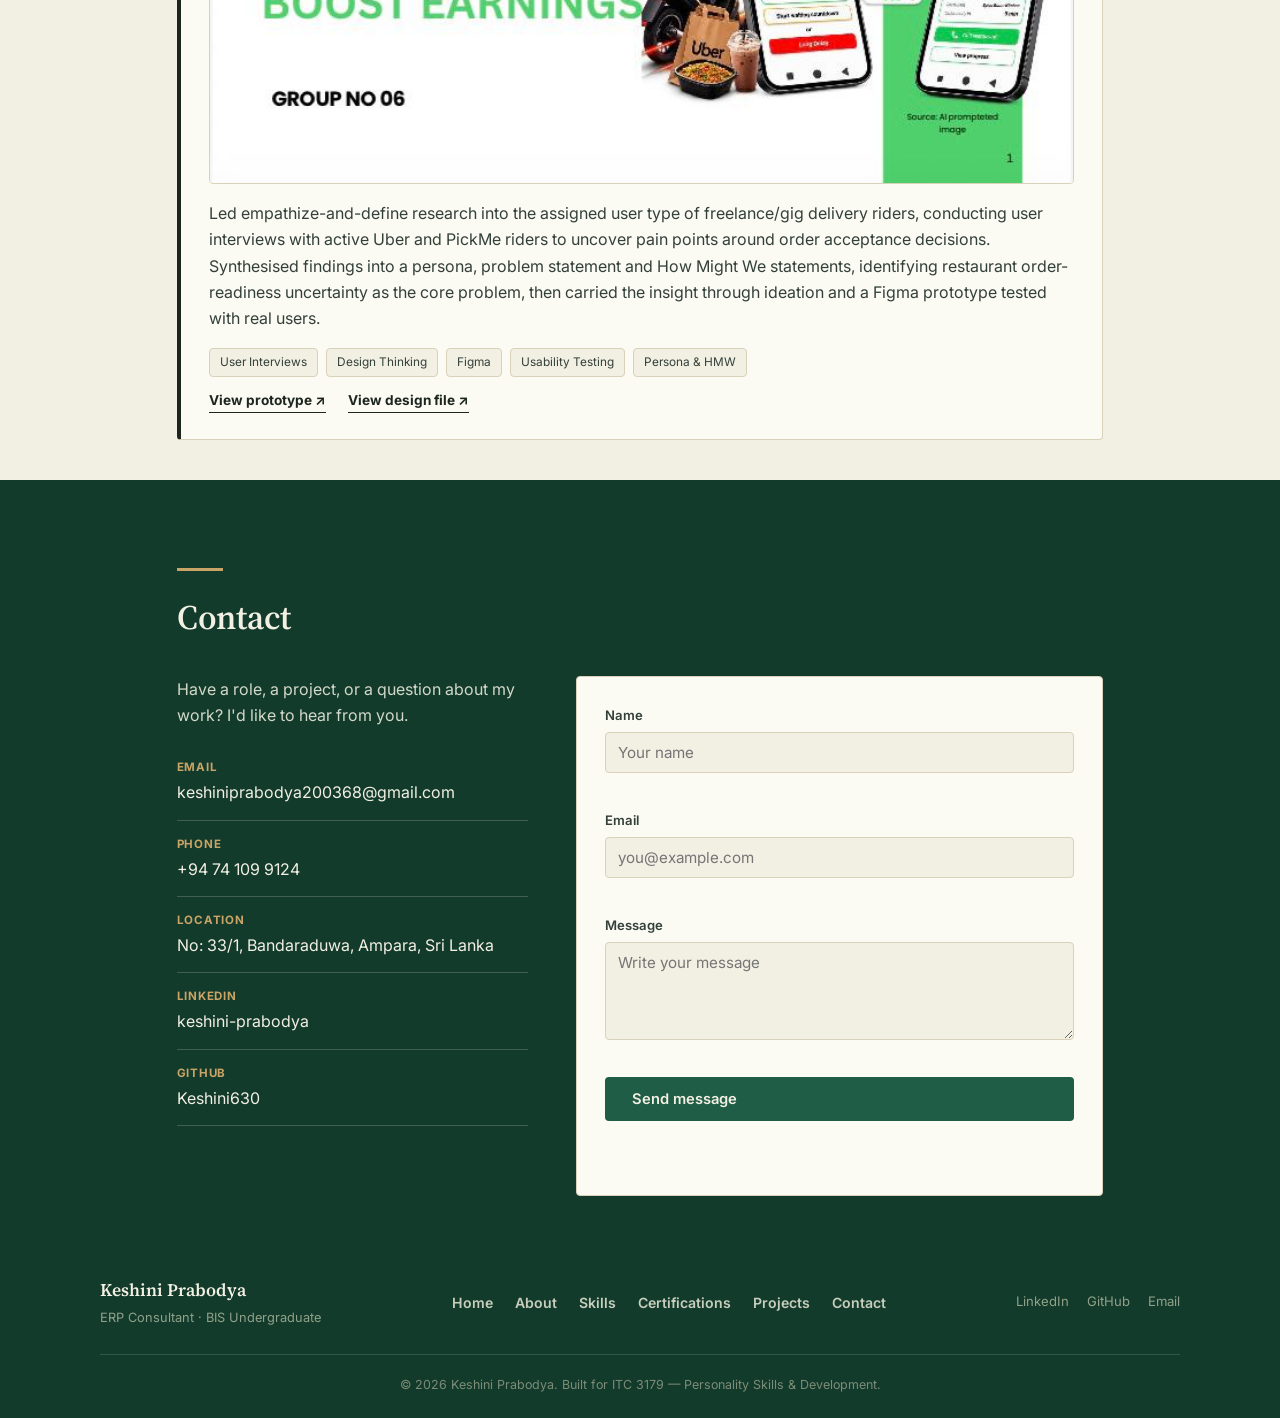
==== commit 5060cedb: "Add files via upload" ====
--- a/index.html
+++ b/index.html
@@ -5,12 +5,10 @@
 <meta name="viewport" content="width=device-width, initial-scale=1.0">
 <title>Keshini Prabodya | ERP Consultant Portfolio</title>
 <link rel="preconnect" href="https://fonts.googleapis.com">
-<link href="https://fonts.googleapis.com/css2?family=Sora:wght@400;500;600;700;800&family=Inter:wght@400;500;600&family=IBM+Plex+Mono:wght@400;500&display=swap" rel="stylesheet">
+<link href="https://fonts.googleapis.com/css2?family=Source+Serif+4:opsz,wght@8..60,500;8..60,600;8..60,700&family=Inter:wght@400;500;600;700&display=swap" rel="stylesheet">
 <link rel="stylesheet" href="style.css">
 </head>
 <body>
-
-<div class="flowline" aria-hidden="true"></div>
 
 <header class="nav-bar" id="navbar">
   <a href="#home" class="nav-logo">KP<span class="node-dot"></span></a>
@@ -18,12 +16,12 @@
     <span></span><span></span><span></span>
   </button>
   <nav class="nav-links" id="navLinks">
-    <a href="#home" data-step=>Home</a>
-    <a href="#about" data-step=>About</a>
-    <a href="#skills" data-step=>Skills</a>
-    <a href="#projects" data-step=>Projects</a>
-    <a href="#references" data-step=>References</a>
-    <a href="#contact" data-step=>Contact</a>
+    <a href="#home">Home</a>
+    <a href="#about">About</a>
+    <a href="#skills">Skills</a>
+    <a href="#certifications">Certifications</a>
+    <a href="#projects">Projects</a>
+    <a href="#contact">Contact</a>
   </nav>
 </header>
 
@@ -31,11 +29,8 @@
 
   <!-- HOME -->
   <section id="home" class="section hero band-dark">
-    <div class="blob blob-mustard" style="width:340px;height:340px;top:-80px;right:8%;"></div>
-    <div class="blob blob-teal" style="width:260px;height:260px;bottom:-60px;left:4%;"></div>
     <div class="hero-grid">
       <div class="hero-copy">
-        <p class="eyebrow"><span class="node-dot"></span> PROCESS 01 — INTAKE</p>
         <h1>Keshini Prabodya</h1>
         <p class="role">Undergraduate — Business Information Systems | Aspiring ERP Consultant &amp; IT Professional</p>
         <p class="pitch">Motivated BIS undergraduate with a strong foundation in business analysis, process mapping, and requirement gathering. Aspiring to build a career as an ERP Consultant, with openness to related IT roles such as Business Analyst, Data Analyst, or Project Manager. I analyse business needs, design process flows, and collaborate with developers, designers and QA teams across the system development lifecycle, with hands-on exposure to ERP concepts like system configuration, data flow design and process automation.</p>
@@ -60,8 +55,10 @@
 
   <!-- ABOUT -->
   <section id="about" class="section">
-    <p class="eyebrow"><span class="node-dot"></span> PROCESS 02 — DISCOVERY</p>
-    <h2>About Me</h2>
+    <div class="section-head">
+      <div class="rule"></div>
+      <h2>About Me</h2>
+    </div>
 
     <div class="about-grid">
       <div class="about-bio">
@@ -121,9 +118,11 @@
   </section>
 
   <!-- SKILLS -->
-  <section id="skills" class="section band-teal">
-    <p class="eyebrow"><span class="node-dot"></span> PROCESS 03 — CAPABILITY MAP</p>
-    <h2>Skills</h2>
+  <section id="skills" class="section band-alt">
+    <div class="section-head">
+      <div class="rule"></div>
+      <h2>Skills</h2>
+    </div>
 
     <div class="skills-grid">
       <div class="skill-card">
@@ -150,10 +149,62 @@
     </div>
   </section>
 
+  <!-- CERTIFICATIONS -->
+  <section id="certifications" class="section">
+    <div class="section-head">
+      <div class="rule"></div>
+      <h2>Certifications</h2>
+    </div>
+
+    <div class="cert-grid">
+      <article class="cert-card">
+        <div class="cert-thumb">
+          <img src="assets/cert-sap-s4hana.jpg" alt="SAP Learning certificate — Executing Basic ERP Processes with SAP S/4HANA">
+        </div>
+        <div class="cert-body">
+          <p class="cert-issuer">SAP Learning</p>
+          <h3>Executing Basic ERP Processes with SAP S/4HANA</h3>
+          <p>Hands-on beginner-level course covering core ERP business processes in SAP S/4HANA — procure-to-pay, plan-to-produce, and order-to-cash — directly relevant to ERP consulting work.</p>
+          <span class="cert-date">Issued August 2026</span>
+        </div>
+      </article>
+
+      <article class="cert-card">
+        <div class="cert-thumb">
+          <img src="assets/cert-hp-data-analytics.jpg" alt="HP LIFE certificate — Data Science and Analytics">
+        </div>
+        <div class="cert-body">
+          <p class="cert-issuer">HP LIFE</p>
+          <h3>Data Science &amp; Analytics</h3>
+          <p>Covered core data science practices and tools, the business case for a data-driven approach, and the essential skills needed to work with data in a business setting.</p>
+          <span class="cert-date">Issued August 2026</span>
+        </div>
+      </article>
+
+      <article class="cert-card">
+        <div class="cert-thumb">
+          <img src="assets/cert-cisco-itsupport.jpg" alt="Cisco Networking Academy certificate — IT Customer Support Basics">
+        </div>
+        <div class="cert-body">
+          <p class="cert-issuer">Cisco Networking Academy</p>
+          <h3>IT Customer Support Basics</h3>
+          <p>Introduced foundational IT support skills — troubleshooting approaches and clear technical communication — useful for working directly with end users during ERP rollouts.</p>
+          <span class="cert-date">Issued July 2026</span>
+        </div>
+      </article>
+    </div>
+
+    <div class="cert-more">
+      <a href="https://www.linkedin.com/in/keshini-prabodya-0b4a3937a/details/certifications/" target="_blank" rel="noopener">View all certifications on LinkedIn ↗</a>
+    </div>
+  </section>
+
   <!-- PROJECTS -->
-  <section id="projects" class="section band-mustard">
-    <p class="eyebrow"><span class="node-dot"></span> PROCESS 04 — DELIVERY</p>
-    <h2>Projects &amp; Academic Work</h2>
+  <section id="projects" class="section">
+    <div class="section-head">
+      <div class="rule"></div>
+      <h2>Projects &amp; Academic Work</h2>
+    </div>
 
     <div class="project-list">
       <article class="project-card">
@@ -210,27 +261,12 @@
     </div>
   </section>
 
-  <!-- REFERENCES -->
-  <section id="references" class="section">
-    <p class="eyebrow"><span class="node-dot"></span> PROCESS 05 — REFERENCES</p>
-    <h2>References</h2>
-    <div class="about-grid">
-      <div class="quali-block">
-        <h3>Mr. Prabhasara Athurupane</h3>
-        <p>Lecturer, University of Sri Jayewardenepura<br>Phone: 077 810 0723<br>Email: prabhasara@sjp.ac.lk</p>
-      </div>
-      <div class="quali-block">
-        <h3>Miss. Dulari Perera</h3>
-        <p>Lecturer, University of Sri Jayewardenepura<br>Email: haduperera@sjp.ac.lk</p>
-      </div>
-    </div>
-  </section>
-
   <!-- CONTACT -->
   <section id="contact" class="section contact-section band-dark">
-    <div class="blob blob-teal" style="width:300px;height:300px;top:20%;right:-40px;"></div>
-    <p class="eyebrow"><span class="node-dot"></span> PROCESS 06 — HANDOFF</p>
-    <h2>Contact</h2>
+    <div class="section-head">
+      <div class="rule"></div>
+      <h2>Contact</h2>
+    </div>
 
     <div class="contact-grid">
       <div class="contact-info">
@@ -279,6 +315,7 @@
       <a href="#home">Home</a>
       <a href="#about">About</a>
       <a href="#skills">Skills</a>
+      <a href="#certifications">Certifications</a>
       <a href="#projects">Projects</a>
       <a href="#contact">Contact</a>
     </nav>
--- a/style.css
+++ b/style.css
@@ -1,24 +1,28 @@
 /* =========================================================
-   DESIGN TOKENS
+   DESIGN TOKENS — "Ledger" system
+   Palette drawn from accounting ledgers and certificate paper:
+   ivory paper, deep ledger-green, brass, and a touch of ink-red
+   for annotation — grounded in Keshini's finance + ERP background.
    ========================================================= */
 :root {
-  --navy-dark: #2c3e50;
-  --navy: #3b4f66;
-  --cream: #f5f7fa;
-  --paper: #ffffff;
-  --mustard: #764ba2;
-  --mustard-dark: #5f3a86;
-  --teal: #667eea;
-  --teal-dark: #5568d3;
-  --ink: #333333;
-  --muted: #666666;
-  --line: #dfe3ee;
-
-  --font-display: 'Sora', sans-serif;
+  --paper: #f2efe3;
+  --paper-alt: #e9ede1;
+  --card: #fbfaf3;
+  --ink: #1c261f;
+  --ink-soft: #33403a;
+  --muted: #5f6a5e;
+  --green: #1f5d46;
+  --green-dark: #133b2c;
+  --brass: #a9803d;
+  --brass-soft: #c9a466;
+  --red: #8c332b;
+  --line: #d9d2ba;
+  --line-soft: rgba(31,93,70,0.18);
+
+  --font-display: 'Source Serif 4', 'Georgia', serif;
   --font-body: 'Inter', sans-serif;
-  --font-mono: 'IBM Plex Mono', monospace;
-
-  --radius: 10px;
+
+  --radius: 4px;
   --max-width: 1080px;
 }
 
@@ -28,26 +32,147 @@
 
 body {
   margin: 0;
-  background: var(--cream);
+  background: var(--paper);
   color: var(--ink);
   font-family: var(--font-body);
-  line-height: 1.6;
+  line-height: 1.65;
   -webkit-font-smoothing: antialiased;
   overflow-x: hidden;
 }
 
-/* =========================================================
-   FULL-BLEED BACKGROUND BANDS
-   Section keeps a constrained content width, but its background
-   breaks out edge-to-edge via a full-viewport-width pseudo layer.
-   ========================================================= */
-.section { isolation: isolate; }
-
-.band-dark, .band-teal, .band-mustard { position: relative; }
+img { max-width: 100%; display: block; }
+
+a { color: inherit; text-decoration: none; }
+
+ul, ol { list-style: none; margin: 0; padding: 0; }
+
+h1, h2, h3 { font-family: var(--font-display); margin: 0 0 .4em; color: var(--green-dark); font-weight: 600; }
+
+h1 {
+  font-size: clamp(2.3rem, 4.6vw, 3.4rem);
+  font-weight: 600;
+  line-height: 1.12;
+  letter-spacing: -0.01em;
+}
+h2 {
+  font-size: clamp(1.6rem, 3vw, 2.15rem);
+  font-weight: 600;
+  letter-spacing: -0.005em;
+}
+h3 { font-family: var(--font-body); font-size: 1.02rem; font-weight: 700; color: var(--ink); }
+
+p { margin: 0 0 1em; color: var(--ink-soft); }
+
+/* Section heading — a short brass rule instead of a tracked eyebrow label */
+.section-head { margin-bottom: 30px; }
+.section-head .rule {
+  width: 46px;
+  height: 3px;
+  background: var(--brass);
+  margin-bottom: 18px;
+}
+.band-dark .section-head .rule,
+.contact-section .section-head .rule { background: var(--brass-soft); }
+
+/* =========================================================
+   NAV BAR
+   ========================================================= */
+.nav-bar {
+  position: sticky;
+  top: 0;
+  z-index: 100;
+  display: flex;
+  align-items: center;
+  justify-content: space-between;
+  padding: 16px 6vw;
+  background: rgba(242,239,227,0.92);
+  backdrop-filter: blur(8px);
+  border-bottom: 1px solid var(--line);
+}
+
+.nav-logo {
+  font-family: var(--font-display);
+  font-weight: 700;
+  font-size: 1.2rem;
+  display: flex;
+  align-items: center;
+  color: var(--green-dark);
+}
+.nav-logo .node-dot {
+  width: 6px;
+  height: 6px;
+  border-radius: 50%;
+  background: var(--brass);
+  margin-left: 6px;
+}
+
+.nav-links {
+  display: flex;
+  gap: 30px;
+}
+
+.nav-links a {
+  font-family: var(--font-body);
+  font-size: 0.95rem;
+  font-weight: 600;
+  color: var(--ink-soft);
+  position: relative;
+  padding: 4px 0;
+}
+
+.nav-links a:hover, .nav-links a.active { color: var(--green); }
+
+.nav-toggle {
+  display: none;
+  flex-direction: column;
+  gap: 5px;
+  background: none;
+  border: none;
+  cursor: pointer;
+  padding: 6px;
+}
+.nav-toggle span {
+  width: 22px;
+  height: 2px;
+  background: var(--green-dark);
+}
+
+@media (max-width: 800px) {
+  .nav-toggle { display: flex; }
+  .nav-links {
+    position: absolute;
+    top: 100%;
+    left: 0;
+    right: 0;
+    background: var(--card);
+    flex-direction: column;
+    padding: 16px 6vw;
+    gap: 14px;
+    border-bottom: 1px solid var(--line);
+    display: none;
+  }
+  .nav-links.open { display: flex; }
+}
+
+/* =========================================================
+   LAYOUT / SECTIONS
+   ========================================================= */
+.section {
+  position: relative;
+  z-index: 1;
+  max-width: var(--max-width);
+  margin: 0 auto;
+  padding: 88px 6vw 40px;
+}
+
+@media (max-width: 720px) {
+  .section { padding: 60px 6vw 24px; }
+}
+
+.band-dark, .band-alt { position: relative; }
 
 .band-dark::before,
-.band-teal::before,
-.band-mustard::before {
+.band-alt::before {
   content: "";
   position: absolute;
   top: 0;
@@ -58,243 +183,30 @@
   z-index: -1;
 }
 
-.band-dark::before {
-  background:
-    radial-gradient(55% 60% at 88% 8%, rgba(255,214,166,0.35), transparent 60%),
-    radial-gradient(50% 55% at 10% 95%, rgba(255,255,255,0.16), transparent 65%),
-    linear-gradient(135deg, #6f86f0 0%, #667eea 35%, #8a5cb8 70%, #764ba2 100%);
-}
-
-.band-teal::before {
-  background:
-    radial-gradient(45% 55% at 92% 0%, rgba(118,75,162,0.14), transparent 60%),
-    radial-gradient(40% 45% at 4% 100%, rgba(102,126,234,0.12), transparent 60%),
-    linear-gradient(135deg, #f7f9fc 0%, #eef1fb 40%, #dce3f5 75%, #c9d4ee 100%);
-}
-
-.band-mustard::before {
-  background:
-    radial-gradient(45% 50% at 6% 6%, rgba(102,126,234,0.12), transparent 60%),
-    radial-gradient(45% 55% at 96% 100%, rgba(118,75,162,0.10), transparent 60%),
-    linear-gradient(135deg, #f5f7fc 0%, #eef1fa 45%, #dfe6f6 100%);
-}
-
-/* subtle dot-grid texture for plain (non-band) sections, echoing a data/grid motif */
-#about {
-  background-image: radial-gradient(rgba(102,126,234,0.14) 1px, transparent 1px);
-  background-size: 22px 22px;
-}
-
-/* soft decorative glow blobs, used sparingly inside dark bands */
-.blob {
-  position: absolute;
-  border-radius: 50%;
-  filter: blur(60px);
-  z-index: -1;
-  pointer-events: none;
-}
-.blob-mustard { background: rgba(255,255,255,0.18); }
-.blob-teal { background: rgba(255,255,255,0.12); }
-
-img { max-width: 100%; display: block; }
-
-a { color: inherit; text-decoration: none; }
-
-ul { list-style: none; margin: 0; padding: 0; }
-
-h1, h2, h3 { font-family: var(--font-display); margin: 0 0 .4em; color: var(--navy-dark); }
-
-h1 {
-  font-size: clamp(2.4rem, 5vw, 3.6rem);
-  font-weight: 800;
-  letter-spacing: 0.01em;
-  text-transform: uppercase;
-}
-h2 { font-size: clamp(1.7rem, 3.4vw, 2.3rem); font-weight: 700; }
-h3 { font-size: 1.05rem; font-weight: 600; }
-
-p { margin: 0 0 1em; color: var(--ink); }
-
-/* =========================================================
-   SIGNATURE ELEMENT — the process flow-line
-   A vertical connector running behind every section, echoing
-   the process-flow diagrams a Business Analyst draws for a living.
-   ========================================================= */
-.flowline {
-  position: fixed;
-  top: 0;
-  left: 28px;
-  width: 2px;
-  height: 100%;
-  background: repeating-linear-gradient(
-    to bottom,
-    rgba(255,255,255,0.4) 0,
-    rgba(255,255,255,0.4) 6px,
-    transparent 6px,
-    transparent 12px
-  );
-  mix-blend-mode: difference;
-  z-index: 5;
-  pointer-events: none;
-}
-
-@media (max-width: 720px) {
-  .flowline { left: 14px; }
-}
-
-.node-dot {
-  display: inline-block;
-  width: 8px;
-  height: 8px;
-  border-radius: 50%;
-  background: var(--mustard);
-  margin-right: 8px;
-  box-shadow: 0 0 0 3px rgba(118,75,162,0.2);
-  flex-shrink: 0;
-}
-
-.band-dark .node-dot {
-  background: #ffe9c7;
-  box-shadow: 0 0 0 3px rgba(255,233,199,0.25);
-}
-
-.eyebrow {
-  display: flex;
-  align-items: center;
-  font-family: var(--font-mono);
-  font-size: 0.72rem;
-  letter-spacing: 0.14em;
-  color: var(--teal);
-  margin-bottom: 1em;
-}
-
-/* =========================================================
-   NAV BAR
-   ========================================================= */
-.nav-bar {
-  position: sticky;
-  top: 0;
-  z-index: 100;
-  display: flex;
-  align-items: center;
-  justify-content: space-between;
-  padding: 18px 6vw;
-  background: rgba(247,244,236,0.9);
-  backdrop-filter: blur(8px);
-  border-bottom: 1px solid var(--line);
-}
-
-.nav-logo {
-  font-family: var(--font-display);
-  font-weight: 800;
-  font-size: 1.1rem;
-  display: flex;
-  align-items: center;
-  color: var(--navy-dark);
-}
-
-.nav-links {
-  display: flex;
-  gap: 32px;
-}
-
-.nav-links a {
-  font-family: var(--font-display);
-  font-size: 1.02rem;
-  font-weight: 700;
-  color: var(--navy);
-  position: relative;
-  padding: 4px 0;
-  letter-spacing: 0.01em;
-}
-
-.nav-links a::before {
-  content: attr(data-step);
-  font-family: var(--font-mono);
-  font-weight: 500;
-  color: var(--mustard-dark);
-  margin-right: 6px;
-  font-size: 0.7rem;
-}
-
-.nav-links a:hover { color: var(--mustard-dark); }
-
-.nav-toggle {
-  display: none;
-  flex-direction: column;
-  gap: 5px;
-  background: none;
-  border: none;
-  cursor: pointer;
-  padding: 6px;
-}
-.nav-toggle span {
-  width: 22px;
-  height: 2px;
-  background: var(--navy-dark);
-}
-
-@media (max-width: 800px) {
-  .nav-toggle { display: flex; }
-  .nav-links {
-    position: absolute;
-    top: 100%;
-    left: 0;
-    right: 0;
-    background: var(--paper);
-    flex-direction: column;
-    padding: 16px 6vw;
-    gap: 14px;
-    border-bottom: 1px solid var(--line);
-    display: none;
-  }
-  .nav-links.open { display: flex; }
-}
-
-/* =========================================================
-   LAYOUT / SECTIONS
-   ========================================================= */
-.section {
-  position: relative;
-  z-index: 1;
-  max-width: var(--max-width);
-  margin: 0 auto;
-  padding: 96px 6vw 40px;
-}
-
-@media (max-width: 720px) {
-  .section { padding: 64px 6vw 24px; }
-}
+.band-dark::before { background: var(--green-dark); }
+.band-alt::before { background: var(--paper-alt); }
 
 /* =========================================================
    HERO
    ========================================================= */
-.hero { padding-top: 64px; padding-bottom: 80px; }
-
-.hero h1 {
-  background: linear-gradient(120deg, #ffffff 0%, #ffe9c7 55%, #ffffff 100%);
-  -webkit-background-clip: text;
-  background-clip: text;
-  -webkit-text-fill-color: transparent;
-  color: var(--paper);
-}
-.hero .role { color: var(--paper); }
-.hero .pitch { color: #c9d2e2; }
-.hero .eyebrow { color: #ffe9c7; }
-
-.hero .btn-outline { border-color: rgba(255,255,255,0.6); color: var(--paper); }
-.hero .btn-outline:hover { background: var(--paper); color: var(--teal-dark); border-color: var(--paper); }
+.hero { padding-top: 56px; padding-bottom: 72px; }
+
+.hero h1 { color: var(--paper); }
+.hero .role { color: #e4e8de; font-weight: 500; }
+.hero .pitch { color: #c4cdbd; }
+
+.hero .btn-outline { border-color: rgba(242,239,227,0.5); color: var(--paper); }
+.hero .btn-outline:hover { background: var(--paper); color: var(--green-dark); border-color: var(--paper); }
 .hero .btn-primary {
-  background: var(--paper);
-  color: var(--teal-dark);
-  box-shadow: 0 10px 30px -10px rgba(20,10,40,0.45);
-}
-.hero .btn-primary:hover { background: #eef1fa; }
-
-.hero .hero-links a { color: #ffe9c7; }
-.hero .hero-links a:hover { border-bottom-color: #ffe9c7; }
-
-.hero .photo-tag { color: #e4e0f2; }
+  background: var(--brass);
+  color: var(--green-dark);
+}
+.hero .btn-primary:hover { background: var(--brass-soft); }
+
+.hero .hero-links a { color: var(--brass-soft); border-bottom: 1px solid transparent; }
+.hero .hero-links a:hover { border-bottom-color: var(--brass-soft); }
+
+.hero .photo-tag { color: #aeb8a4; }
 
 .hero-grid {
   display: grid;
@@ -304,13 +216,13 @@
 }
 
 .role {
-  font-size: 1.25rem;
-  color: var(--navy);
+  font-size: 1.2rem;
+  color: var(--ink-soft);
   font-weight: 500;
   max-width: 46ch;
 }
 
-.pitch { color: var(--muted); max-width: 52ch; }
+.pitch { color: var(--muted); max-width: 54ch; }
 
 .hero-actions {
   display: flex;
@@ -323,51 +235,51 @@
   display: inline-flex;
   align-items: center;
   gap: 6px;
-  padding: 12px 24px;
-  border-radius: 999px;
+  padding: 12px 26px;
+  border-radius: var(--radius);
   font-weight: 600;
   font-size: 0.92rem;
   border: 1.5px solid transparent;
   cursor: pointer;
   transition: transform .15s ease, background .15s ease;
+  font-family: var(--font-body);
 }
 .btn:hover { transform: translateY(-1px); }
 
 .btn-primary {
-  background: linear-gradient(135deg, #667eea 0%, #764ba2 100%);
+  background: var(--green);
   color: var(--paper);
-  box-shadow: 0 12px 24px -10px rgba(102,126,234,0.5);
-}
-.btn-primary:hover { background: linear-gradient(135deg, #5568d3 0%, #6b3c91 100%); }
+}
+.btn-primary:hover { background: var(--green-dark); }
 
 .btn-outline {
-  border-color: var(--navy-dark);
-  color: var(--navy-dark);
-}
-.btn-outline:hover { background: var(--navy-dark); color: var(--paper); }
+  border-color: var(--green-dark);
+  color: var(--green-dark);
+}
+.btn-outline:hover { background: var(--green-dark); color: var(--paper); }
 
 .hero-links {
   display: flex;
   gap: 20px;
-  font-family: var(--font-mono);
-  font-size: 0.85rem;
-}
-.hero-links a { color: var(--teal); border-bottom: 1px solid transparent; }
-.hero-links a:hover { border-bottom-color: var(--teal); }
-
-.hero-visual { display: flex; flex-direction: column; align-items: center; gap: 12px; }
-
+  font-size: 0.88rem;
+  font-weight: 600;
+}
+.hero-links a { color: var(--green); border-bottom: 1px solid transparent; }
+.hero-links a:hover { border-bottom-color: var(--green); }
+
+.hero-visual { display: flex; flex-direction: column; align-items: center; gap: 14px; }
+
+/* rectangular, double-ruled "certificate" frame rather than a circular avatar */
 .photo-frame {
-  width: 240px;
-  height: 240px;
-  border-radius: 50%;
-  border: 6px solid var(--paper);
-  outline: 2px dashed rgba(255,255,255,0.7);
-  outline-offset: 8px;
+  width: 230px;
+  height: 280px;
+  border: 2px solid var(--brass-soft);
+  outline: 1px solid rgba(242,239,227,0.35);
+  outline-offset: 6px;
   overflow: hidden;
-  background: var(--navy-dark);
+  background: var(--green-dark);
   position: relative;
-  box-shadow: 0 0 0 14px rgba(255,255,255,0.06), 0 20px 45px -15px rgba(20,10,40,0.55);
+  box-shadow: 0 20px 45px -18px rgba(0,0,0,0.55);
 }
 .photo-frame img { width: 100%; height: 100%; object-fit: cover; object-position: center 15%; }
 .photo-frame .photo-fallback-content { display: none; }
@@ -377,22 +289,21 @@
   justify-content: center;
   width: 100%;
   height: 100%;
-  color: var(--mustard);
+  color: var(--brass-soft);
   font-family: var(--font-display);
   font-size: 3rem;
-  font-weight: 800;
+  font-weight: 700;
 }
 
 .photo-tag {
-  font-family: var(--font-mono);
-  font-size: 0.75rem;
-  color: var(--muted);
+  font-size: 0.85rem;
+  letter-spacing: 0.02em;
 }
 
 @media (max-width: 800px) {
   .hero-grid { grid-template-columns: 1fr; }
   .hero-visual { order: -1; }
-  .photo-frame { width: 180px; height: 180px; }
+  .photo-frame { width: 180px; height: 220px; }
 }
 
 /* =========================================================
@@ -402,7 +313,7 @@
   display: grid;
   grid-template-columns: 1fr 1fr;
   gap: 56px;
-  margin-top: 24px;
+  margin-top: 8px;
 }
 
 @media (max-width: 800px) {
@@ -410,17 +321,18 @@
 }
 
 .quali-block { margin-top: 28px; }
+.quali-block h3 { color: var(--green-dark); }
 
 .quali-list li {
   display: flex;
   justify-content: space-between;
   gap: 8px;
   padding: 12px 0;
-  border-bottom: 1px dashed var(--line);
+  border-bottom: 1px solid var(--line);
   font-size: 0.94rem;
 }
-.quali-list li span { font-weight: 600; color: var(--navy); }
-.quali-list li time { font-family: var(--font-mono); color: var(--muted); font-size: 0.85rem; }
+.quali-list li span { font-weight: 700; color: var(--green-dark); }
+.quali-list li time { color: var(--muted); font-size: 0.85rem; }
 
 .timeline { position: relative; padding-left: 24px; border-left: 2px solid var(--line); }
 
@@ -431,26 +343,25 @@
   position: absolute;
   left: -30px;
   top: 4px;
-  width: 12px;
-  height: 12px;
+  width: 11px;
+  height: 11px;
   border-radius: 50%;
-  background: var(--mustard);
-  border: 3px solid var(--cream);
-}
-
-.timeline-time { font-family: var(--font-mono); font-size: 0.78rem; color: var(--teal); margin-bottom: 4px; }
-.timeline-title { font-weight: 700; color: var(--navy-dark); margin-bottom: 2px; }
+  background: var(--brass);
+  border: 3px solid var(--paper);
+}
+
+.timeline-time { font-size: 0.8rem; font-weight: 700; color: var(--green); margin-bottom: 4px; letter-spacing: 0.02em; }
+.timeline-title { font-weight: 700; color: var(--ink); margin-bottom: 2px; }
 .timeline-sub { color: var(--muted); font-size: 0.9rem; margin-bottom: 8px; }
 
 .course-tags { display: flex; flex-wrap: wrap; gap: 8px; }
 .course-tags li {
-  font-family: var(--font-mono);
-  font-size: 0.72rem;
-  background: var(--paper);
+  font-size: 0.75rem;
+  background: var(--card);
   border: 1px solid var(--line);
   padding: 4px 10px;
-  border-radius: 999px;
-  color: var(--navy);
+  border-radius: var(--radius);
+  color: var(--ink-soft);
 }
 
 /* =========================================================
@@ -460,64 +371,101 @@
   display: grid;
   grid-template-columns: repeat(3, 1fr);
   gap: 20px;
-  margin-top: 24px;
+  margin-top: 8px;
 }
 
 @media (max-width: 800px) {
   .skills-grid { grid-template-columns: 1fr; }
 }
 
-#skills.band-teal { padding-top: 100px; padding-bottom: 100px; }
+#skills.band-alt { padding-top: 92px; padding-bottom: 92px; }
 
 .skill-card {
-  background: var(--paper);
+  background: var(--card);
   border: 1px solid var(--line);
   border-radius: var(--radius);
   padding: 24px;
-  box-shadow: 0 16px 34px -20px rgba(102,126,234,0.35);
-  transition: transform 0.25s ease, box-shadow 0.25s ease;
-}
-.skill-card:hover {
-  transform: translateY(-4px);
-  box-shadow: 0 20px 40px -18px rgba(102,126,234,0.45);
 }
 .skill-card h3 {
   padding-bottom: 12px;
   margin-bottom: 14px;
-  border-bottom: 2px solid var(--mustard);
+  border-bottom: 2px solid var(--brass);
   display: inline-block;
 }
 
 .tag-cloud { display: flex; flex-wrap: wrap; gap: 8px; }
 .tag-cloud span {
-  font-size: 0.82rem;
+  font-size: 0.8rem;
   padding: 6px 12px;
-  border-radius: 999px;
-  background: var(--cream);
-  border: 1px solid var(--line);
-  color: var(--navy);
-}
-.tag-cloud.small span { font-size: 0.75rem; padding: 4px 10px; }
-
-/* =========================================================
-   PROJECTS
-   ========================================================= */
-.project-list { display: flex; flex-direction: column; gap: 20px; margin-top: 24px; }
-
-#projects.band-mustard { padding-top: 100px; padding-bottom: 100px; }
-
-.project-card {
+  border-radius: var(--radius);
   background: var(--paper);
   border: 1px solid var(--line);
-  border-left: 4px solid var(--teal);
+  color: var(--ink-soft);
+}
+.tag-cloud.small span { font-size: 0.74rem; padding: 4px 10px; }
+
+/* =========================================================
+   CERTIFICATIONS
+   ========================================================= */
+#certifications.band-alt { padding-top: 92px; padding-bottom: 92px; }
+
+.cert-grid {
+  display: grid;
+  grid-template-columns: repeat(3, 1fr);
+  gap: 24px;
+  margin-top: 8px;
+}
+
+@media (max-width: 900px) {
+  .cert-grid { grid-template-columns: 1fr; }
+}
+
+.cert-card {
+  background: var(--card);
+  border: 1px solid var(--line);
+  border-radius: var(--radius);
+  overflow: hidden;
+  display: flex;
+  flex-direction: column;
+}
+
+.cert-thumb {
+  border-bottom: 3px solid var(--brass);
+  background: #fff;
+}
+.cert-thumb img { width: 100%; height: 170px; object-fit: cover; object-position: top center; }
+
+.cert-body { padding: 20px 22px 24px; }
+.cert-issuer { font-size: 0.78rem; font-weight: 700; letter-spacing: 0.03em; color: var(--green); margin-bottom: 6px; }
+.cert-body h3 { margin-bottom: 8px; line-height: 1.3; }
+.cert-body p { font-size: 0.9rem; margin-bottom: 0; }
+.cert-date { display: block; margin-top: 12px; font-size: 0.78rem; color: var(--muted); }
+
+.cert-more {
+  display: flex;
+  justify-content: center;
+  margin-top: 28px;
+}
+.cert-more a {
+  font-size: 0.9rem;
+  font-weight: 700;
+  color: var(--green);
+  border-bottom: 1px solid var(--green);
+  padding-bottom: 2px;
+}
+.cert-more a:hover { color: var(--green-dark); border-bottom-color: var(--green-dark); }
+
+/* =========================================================
+   PROJECTS
+   ========================================================= */
+.project-list { display: flex; flex-direction: column; gap: 20px; margin-top: 8px; }
+
+.project-card {
+  background: var(--card);
+  border: 1px solid var(--line);
+  border-left: 4px solid var(--green);
   border-radius: var(--radius);
   padding: 26px 28px;
-  box-shadow: 0 16px 34px -20px rgba(118,75,162,0.3);
-  transition: transform 0.25s ease, box-shadow 0.25s ease;
-}
-.project-card:hover {
-  transform: translateY(-4px);
-  box-shadow: 0 20px 40px -18px rgba(118,75,162,0.4);
 }
 
 .project-head {
@@ -529,15 +477,15 @@
 }
 
 .project-date {
-  font-family: var(--font-mono);
-  font-size: 0.78rem;
-  color: var(--muted);
+  font-size: 0.8rem;
+  color: var(--red);
+  font-weight: 600;
 }
 
 .project-role {
-  font-family: var(--font-mono);
-  font-size: 0.78rem;
-  color: var(--mustard-dark);
+  font-size: 0.82rem;
+  font-weight: 600;
+  color: var(--brass);
   margin-bottom: 12px;
 }
 
@@ -546,36 +494,33 @@
   margin-top: 8px;
   margin-right: 18px;
   font-size: 0.85rem;
-  font-weight: 600;
-  color: var(--teal);
-  border-bottom: 1px solid var(--teal);
-}
-
-.project-card.accent-mustard { border-left-color: var(--mustard); }
-.project-card.accent-navy { border-left-color: var(--navy); }
+  font-weight: 700;
+  color: var(--green);
+  border-bottom: 1px solid var(--green);
+}
+
+.project-card.accent-mustard { border-left-color: var(--brass); }
+.project-card.accent-navy { border-left-color: var(--ink); }
 
 .project-links { margin-top: 4px; }
-.project-card.accent-mustard .project-link { color: var(--mustard-dark); border-bottom-color: var(--mustard-dark); }
-.project-card.accent-navy .project-link { color: var(--navy); border-bottom-color: var(--navy); }
+.project-card.accent-mustard .project-link { color: var(--brass); border-bottom-color: var(--brass); }
+.project-card.accent-navy .project-link { color: var(--ink); border-bottom-color: var(--ink); }
 
 .project-media {
   margin: 14px 0 16px;
-  border-radius: 8px;
+  border-radius: var(--radius);
   overflow: hidden;
   border: 1px solid var(--line);
-  box-shadow: 0 10px 24px -16px rgba(118,75,162,0.35);
 }
 .project-media img { display: block; width: 100%; height: auto; }
 
 /* =========================================================
    CONTACT
    ========================================================= */
-.contact-section.band-dark { padding-bottom: 100px; }
 .contact-section.band-dark h2 { color: var(--paper); }
-.contact-section.band-dark .eyebrow { color: #ffe9c7; }
-.contact-section.band-dark .contact-info p { color: #eae7f5; }
-.contact-section.band-dark .info-list li { border-bottom-color: rgba(255,255,255,0.22); }
-.contact-section.band-dark .info-list li strong { color: #ffe9c7; }
+.contact-section.band-dark .contact-info p { color: #d3d9c9; }
+.contact-section.band-dark .info-list li { border-bottom-color: rgba(242,239,227,0.2); }
+.contact-section.band-dark .info-list li strong { color: var(--brass-soft); }
 .contact-section.band-dark .info-list li a,
 .contact-section.band-dark .info-list li span { color: var(--paper); }
 
@@ -583,7 +528,7 @@
   display: grid;
   grid-template-columns: 0.8fr 1.2fr;
   gap: 48px;
-  margin-top: 24px;
+  margin-top: 8px;
 }
 
 @media (max-width: 800px) {
@@ -595,49 +540,48 @@
   flex-direction: column;
   gap: 2px;
   padding: 14px 0;
-  border-bottom: 1px dashed var(--line);
+  border-bottom: 1px solid var(--line);
 }
 .info-list li strong {
-  font-family: var(--font-mono);
   font-size: 0.72rem;
-  color: var(--teal);
+  font-weight: 700;
+  color: var(--green);
   text-transform: uppercase;
-  letter-spacing: 0.08em;
+  letter-spacing: 0.06em;
 }
 
 .contact-form {
-  background: var(--paper);
+  background: var(--card);
   border: 1px solid var(--line);
   border-radius: var(--radius);
   padding: 28px;
   display: flex;
   flex-direction: column;
   gap: 18px;
-  box-shadow: 0 25px 50px -20px rgba(20,10,40,0.5);
 }
 
 .form-row { display: flex; flex-direction: column; gap: 6px; }
-.form-row label { font-size: 0.82rem; font-weight: 600; color: var(--navy); }
+.form-row label { font-size: 0.82rem; font-weight: 600; color: var(--ink-soft); }
 .form-row input, .form-row textarea {
   font-family: var(--font-body);
   font-size: 0.95rem;
   padding: 10px 12px;
   border: 1.5px solid var(--line);
-  border-radius: 6px;
-  background: var(--cream);
+  border-radius: var(--radius);
+  background: var(--paper);
   color: var(--ink);
   resize: vertical;
 }
 .form-row input:focus, .form-row textarea:focus {
   outline: none;
-  border-color: var(--teal);
-}
-.form-row.has-error input, .form-row.has-error textarea { border-color: #c0392b; }
-.error-msg { font-size: 0.78rem; color: #c0392b; min-height: 1em; }
+  border-color: var(--green);
+}
+.form-row.has-error input, .form-row.has-error textarea { border-color: var(--red); }
+.error-msg { font-size: 0.78rem; color: var(--red); min-height: 1em; }
 
 .form-success {
   font-size: 0.88rem;
-  color: var(--teal);
+  color: var(--green);
   font-weight: 600;
   min-height: 1em;
 }
@@ -648,9 +592,9 @@
 .site-footer {
   position: relative;
   z-index: 1;
-  padding: 44px 6vw 24px;
-  background: #2c3e50;
-  color: #cfd6e2;
+  padding: 40px 6vw 22px;
+  background: var(--green-dark);
+  color: #b9c2ae;
 }
 
 .footer-inner {
@@ -661,21 +605,20 @@
   align-items: center;
   justify-content: space-between;
   gap: 20px;
-  padding-bottom: 28px;
+  padding-bottom: 26px;
 }
 
 .footer-brand .footer-name {
   font-family: var(--font-display);
-  font-weight: 700;
+  font-weight: 600;
   font-size: 1.1rem;
   color: var(--paper);
   margin: 0 0 2px;
 }
 
 .footer-brand .footer-role {
-  font-family: var(--font-mono);
-  font-size: 0.78rem;
-  color: #9aa7bd;
+  font-size: 0.8rem;
+  color: #90a189;
   margin: 0;
 }
 
@@ -688,10 +631,10 @@
 .footer-links a {
   font-size: 0.88rem;
   font-weight: 600;
-  color: #cfd6e2;
+  color: #c7cebb;
   transition: color 0.2s ease;
 }
-.footer-links a:hover { color: #ffe9c7; }
+.footer-links a:hover { color: var(--brass-soft); }
 
 .footer-social {
   display: flex;
@@ -699,26 +642,25 @@
 }
 
 .footer-social a {
-  font-family: var(--font-mono);
-  font-size: 0.78rem;
-  color: #9aa7bd;
+  font-size: 0.82rem;
+  color: #90a189;
   border-bottom: 1px solid transparent;
   transition: color 0.2s ease, border-color 0.2s ease;
 }
-.footer-social a:hover { color: var(--paper); border-color: #9aa7bd; }
+.footer-social a:hover { color: var(--paper); border-color: #90a189; }
 
 .footer-divider {
   max-width: var(--max-width);
   margin: 0 auto;
   height: 1px;
-  background: linear-gradient(90deg, transparent, rgba(255,255,255,0.18), transparent);
+  background: rgba(242,239,227,0.15);
 }
 
 .footer-copy {
   text-align: center;
   padding-top: 20px;
   font-size: 0.78rem;
-  color: #8892a6;
+  color: #7c8c76;
   margin: 0;
 }
 
@@ -731,7 +673,7 @@
    ACCESSIBILITY
    ========================================================= */
 a:focus-visible, button:focus-visible, input:focus-visible, textarea:focus-visible {
-  outline: 2px solid var(--teal);
+  outline: 2px solid var(--green);
   outline-offset: 2px;
 }
 
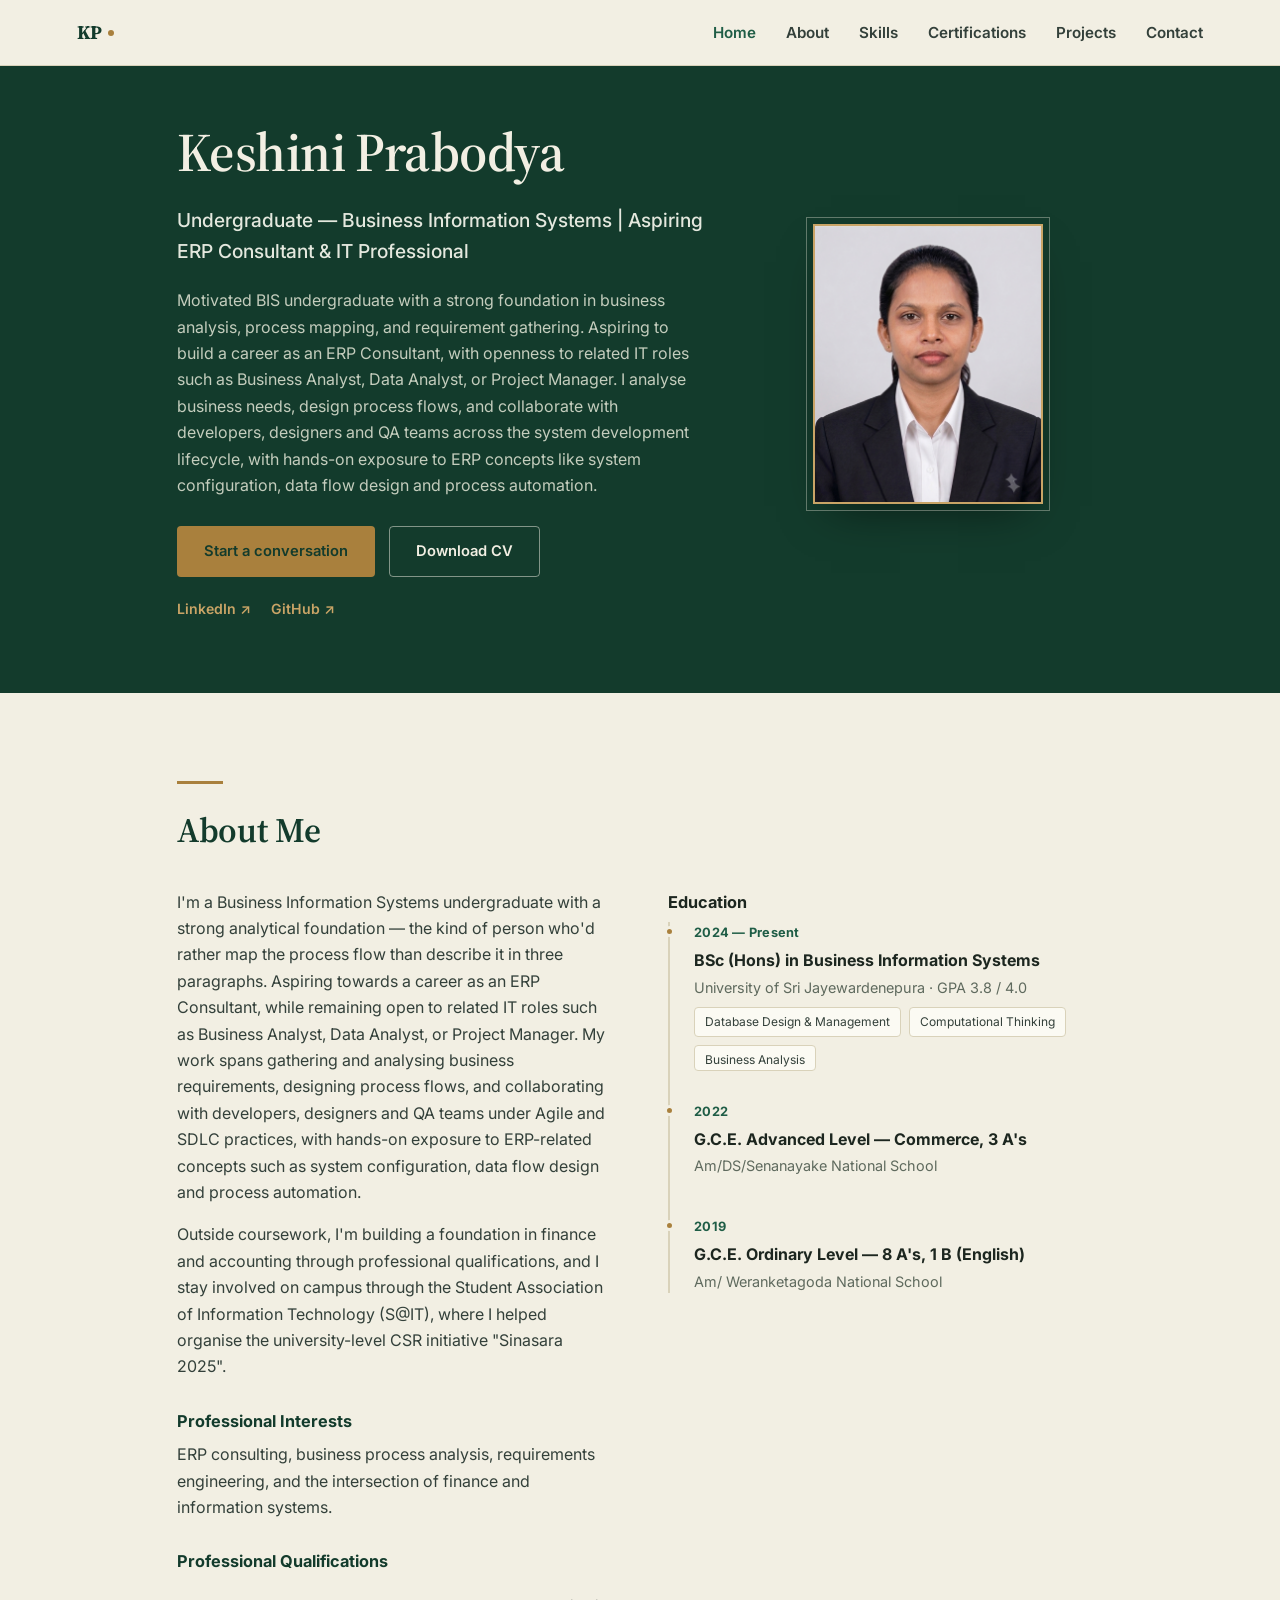
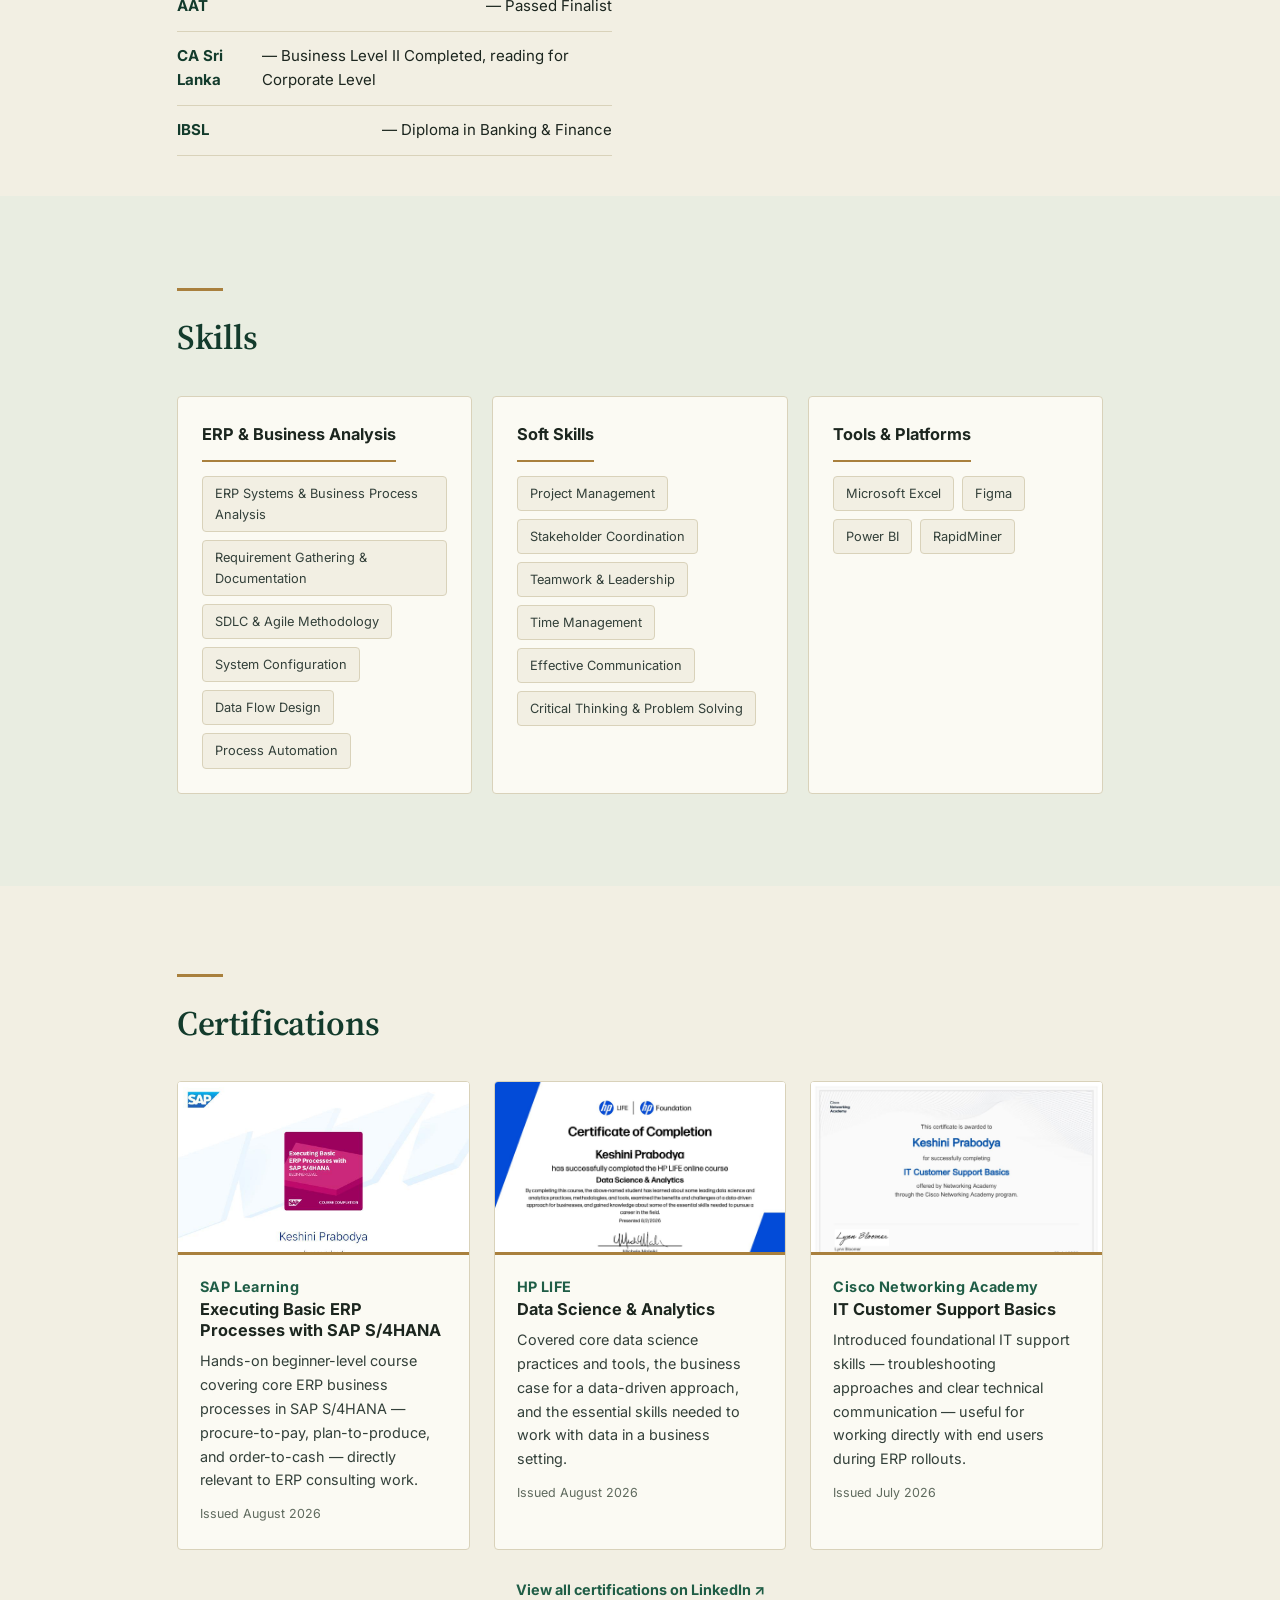
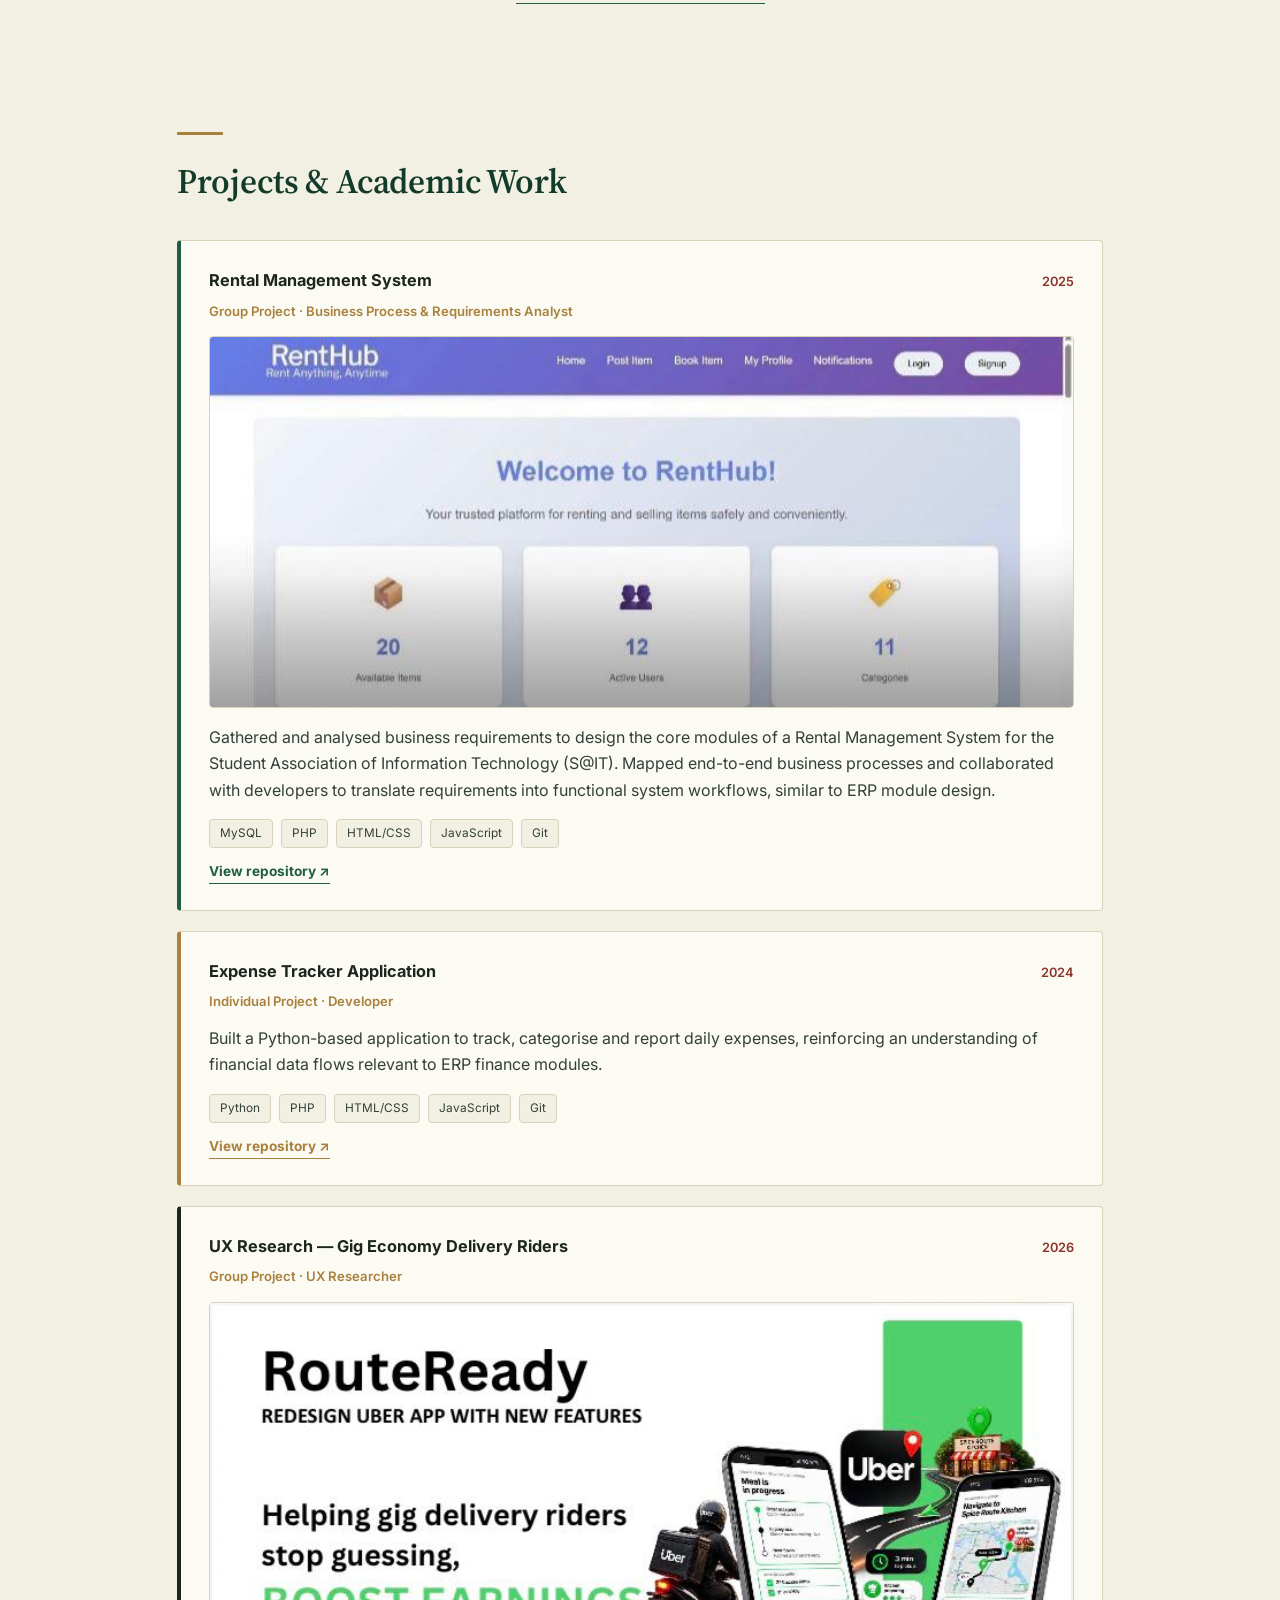
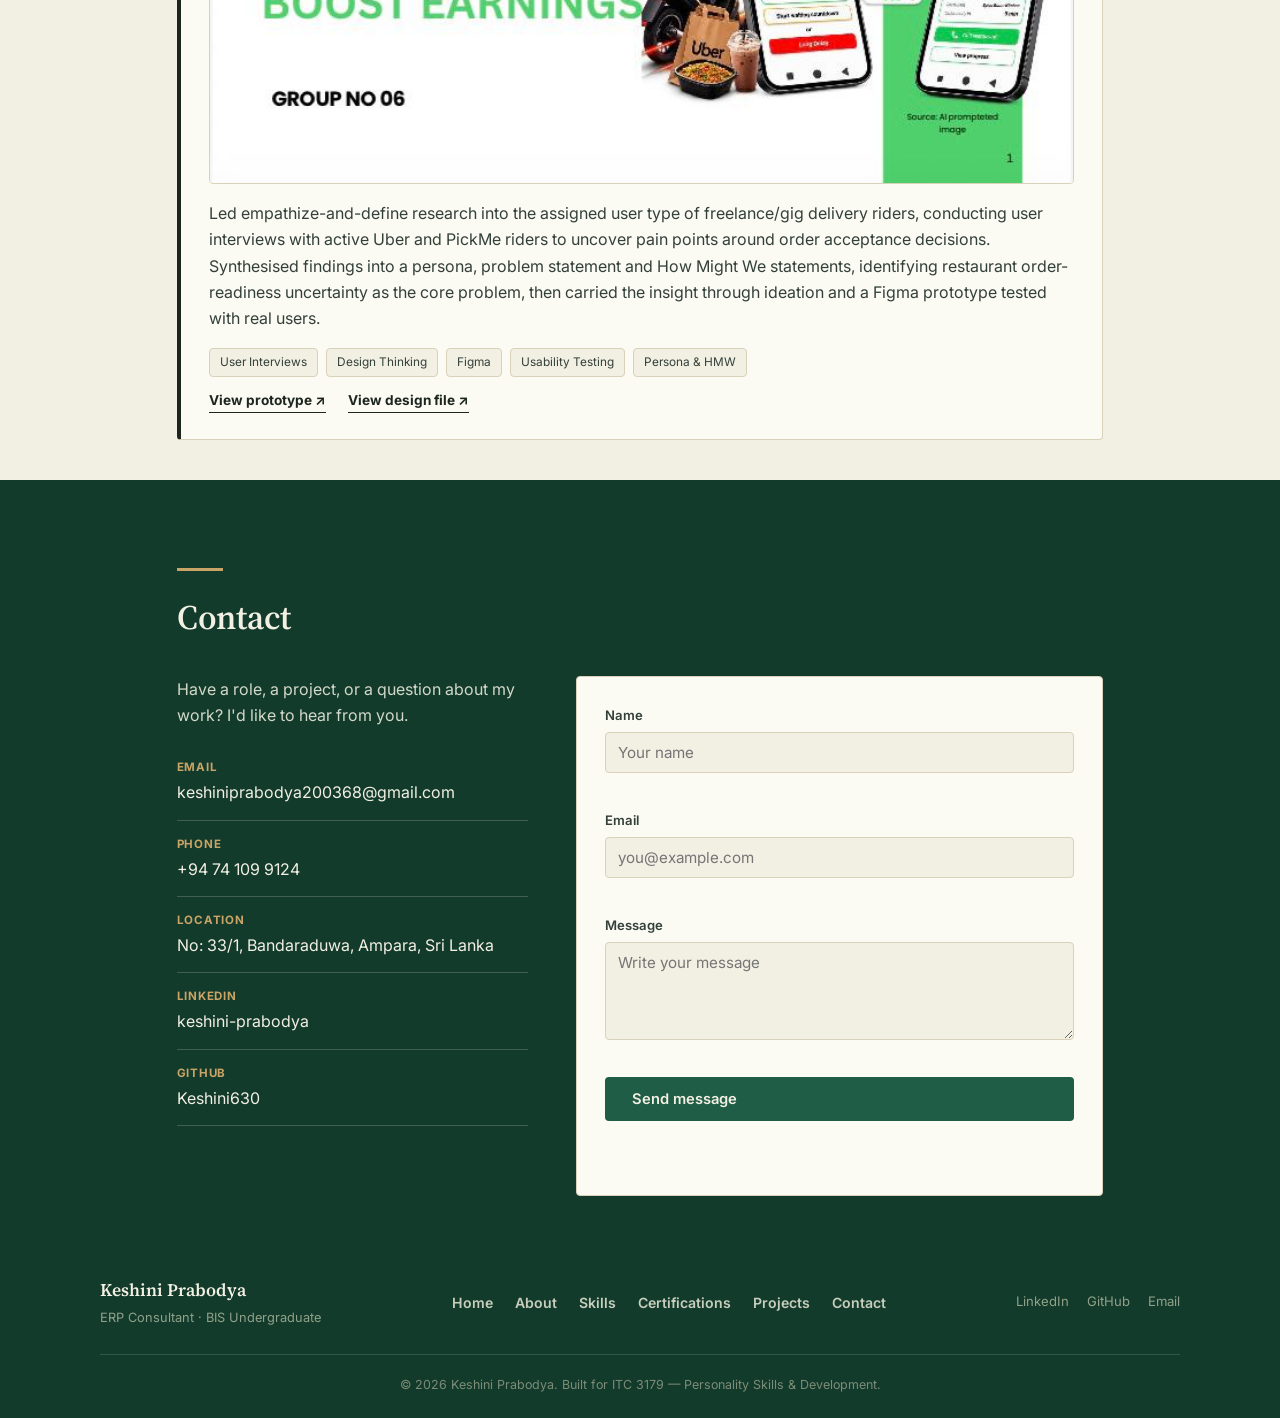
==== commit e68d3674: "Add files via upload" ====
--- a/index.html
+++ b/index.html
@@ -48,7 +48,7 @@
           <img src="assets/profile.jpg" alt="Portrait of Keshini Prabodya" id="profileImg" onerror="this.style.display='none'; this.parentElement.classList.add('photo-fallback');">
           <div class="photo-fallback-content">KP</div>
         </div>
-        <div class="photo-tag">Ampara, Sri Lanka</div>
+        <div class="photo-tag"></div>
       </div>
     </div>
   </section>
@@ -101,7 +101,7 @@
             <div class="timeline-content">
               <p class="timeline-time">2022</p>
               <p class="timeline-title">G.C.E. Advanced Level — Commerce, 3 A's</p>
-              <p class="timeline-sub">Am/ Senanayake National School</p>
+              <p class="timeline-sub">Am/DS/Senanayake National School</p>
             </div>
           </li>
           <li>
